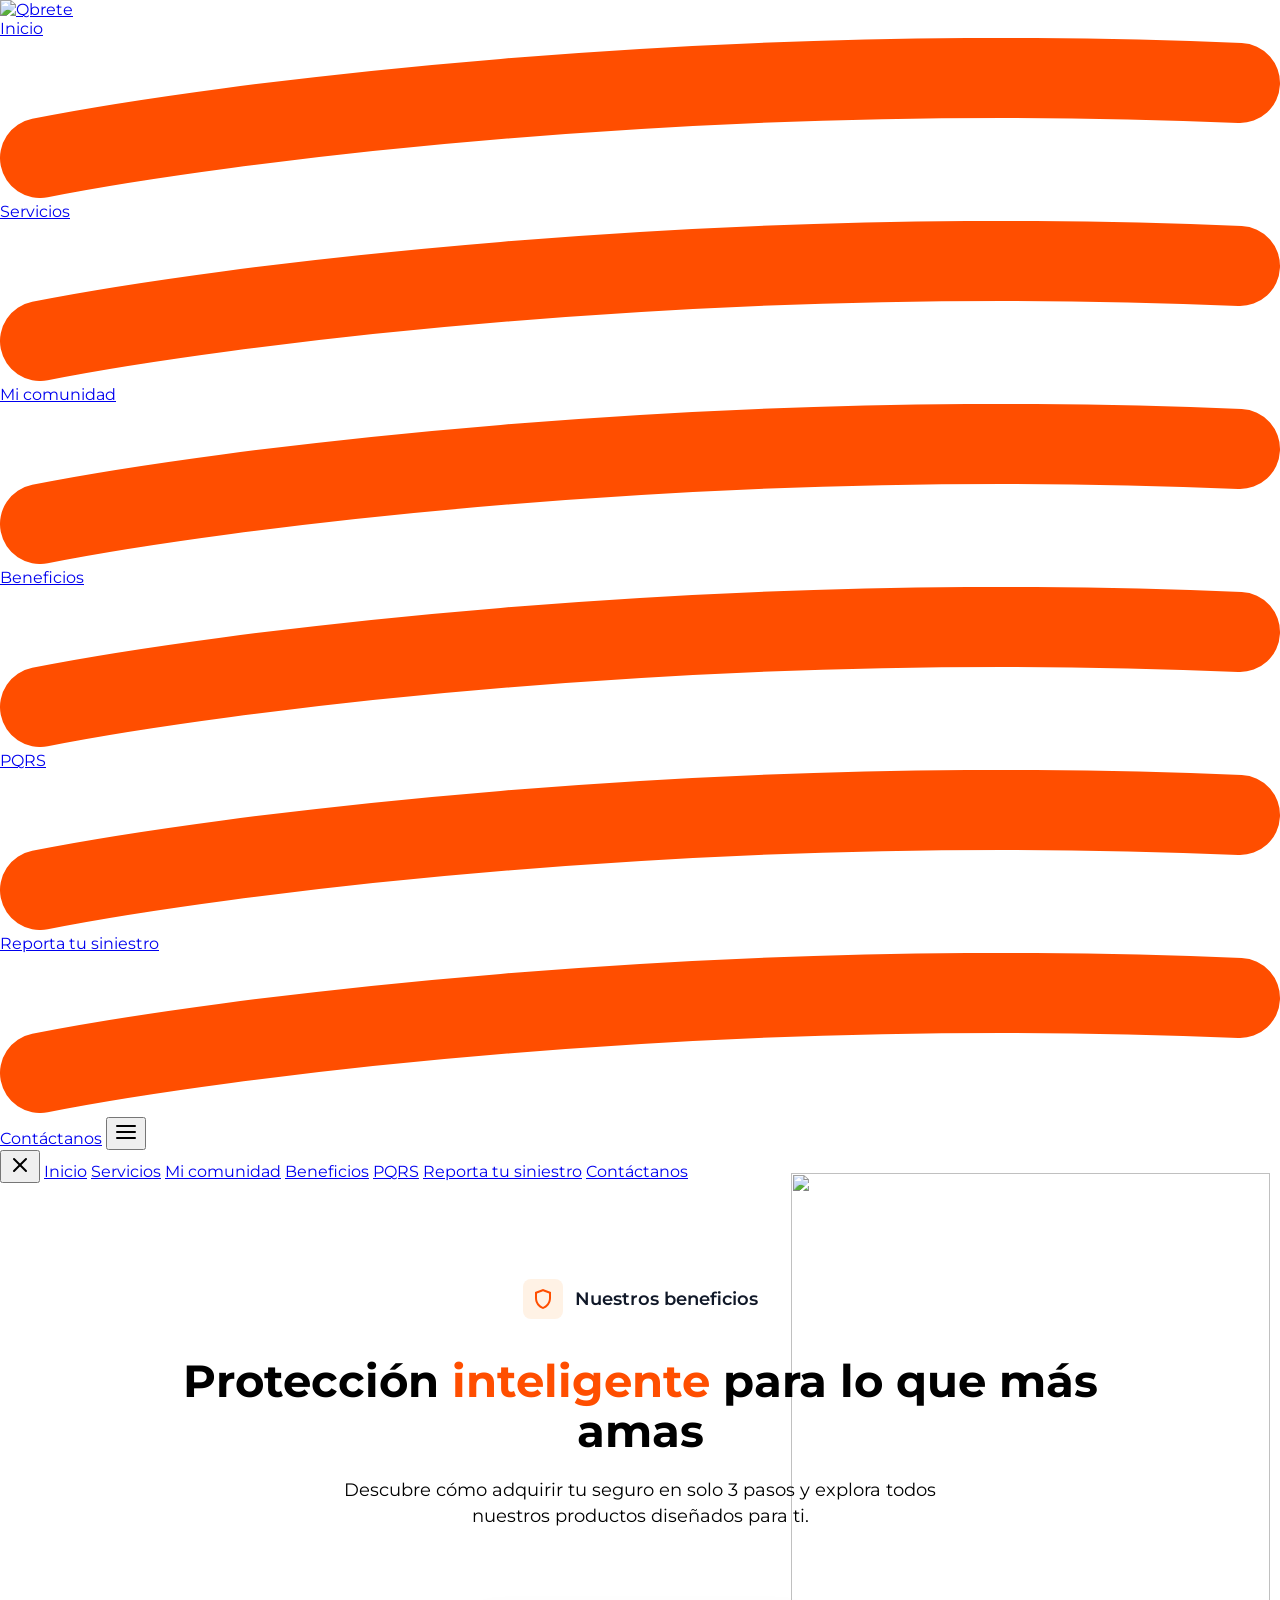
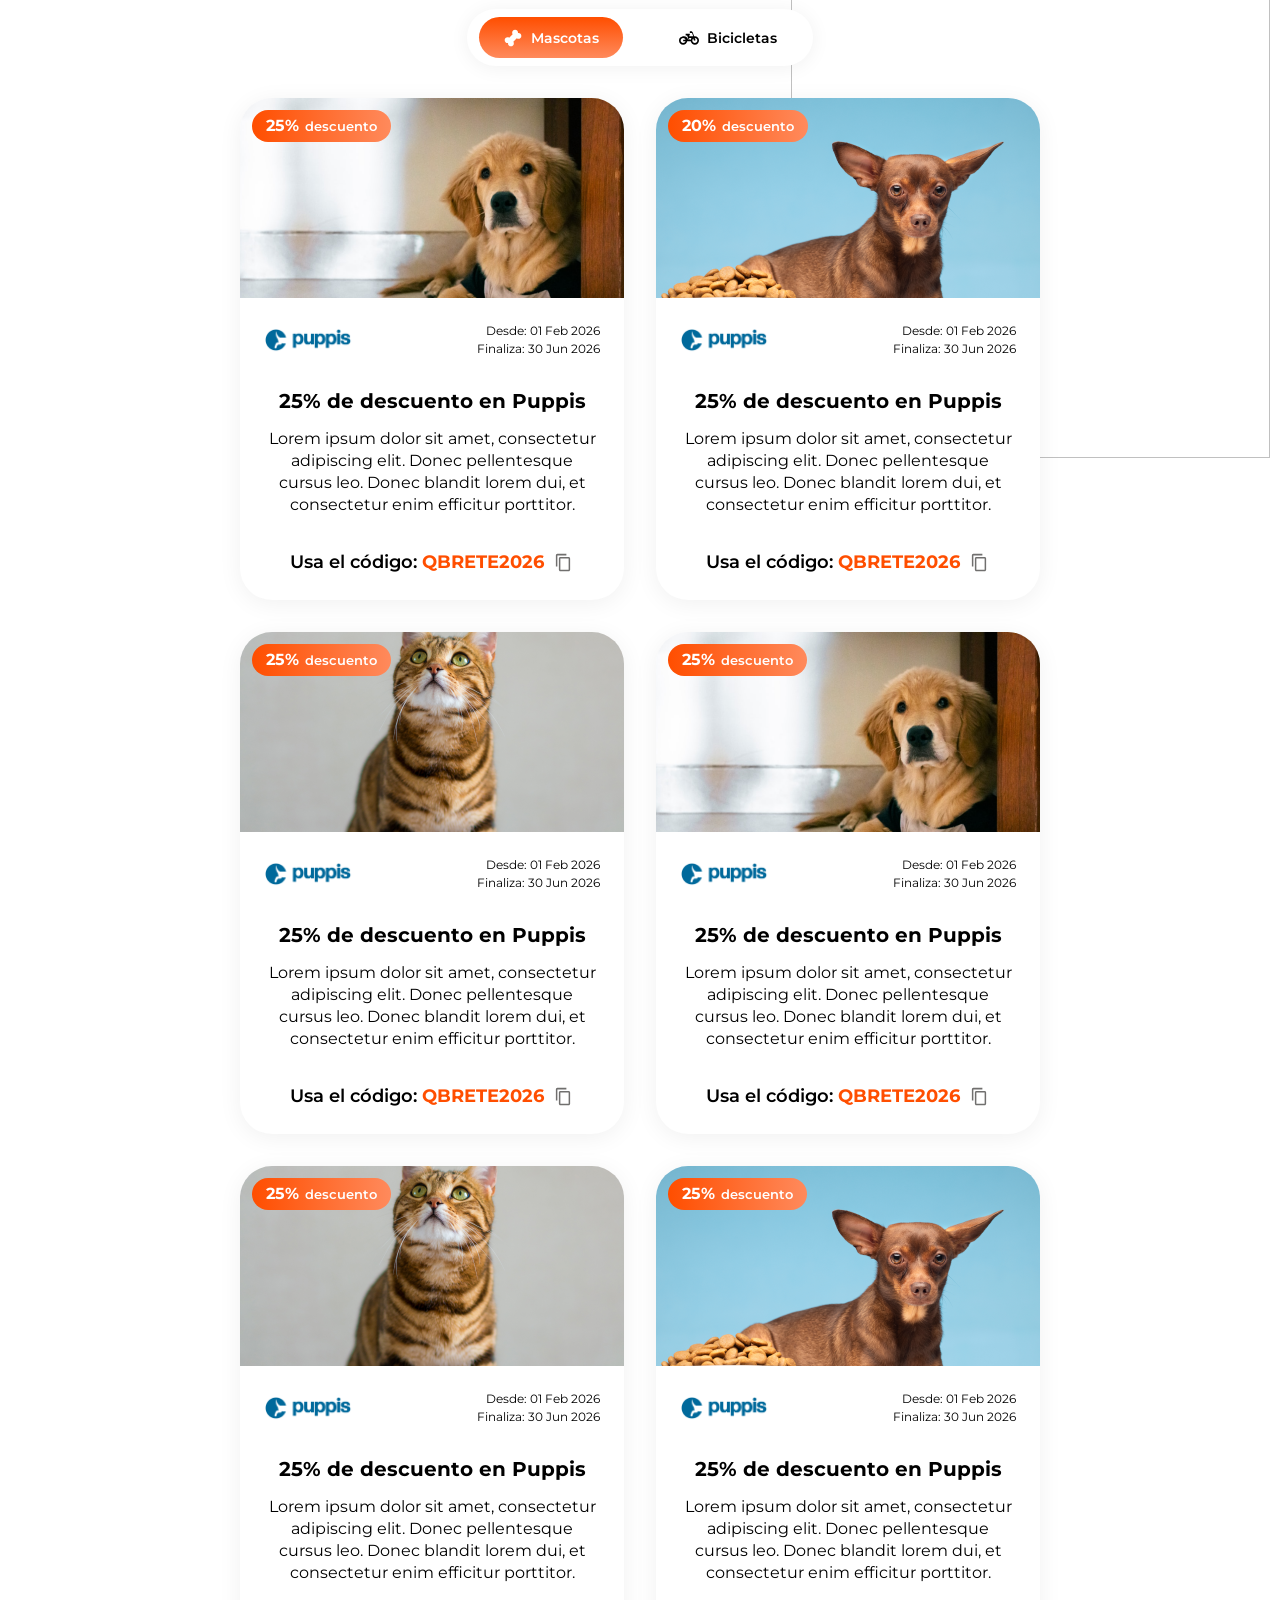
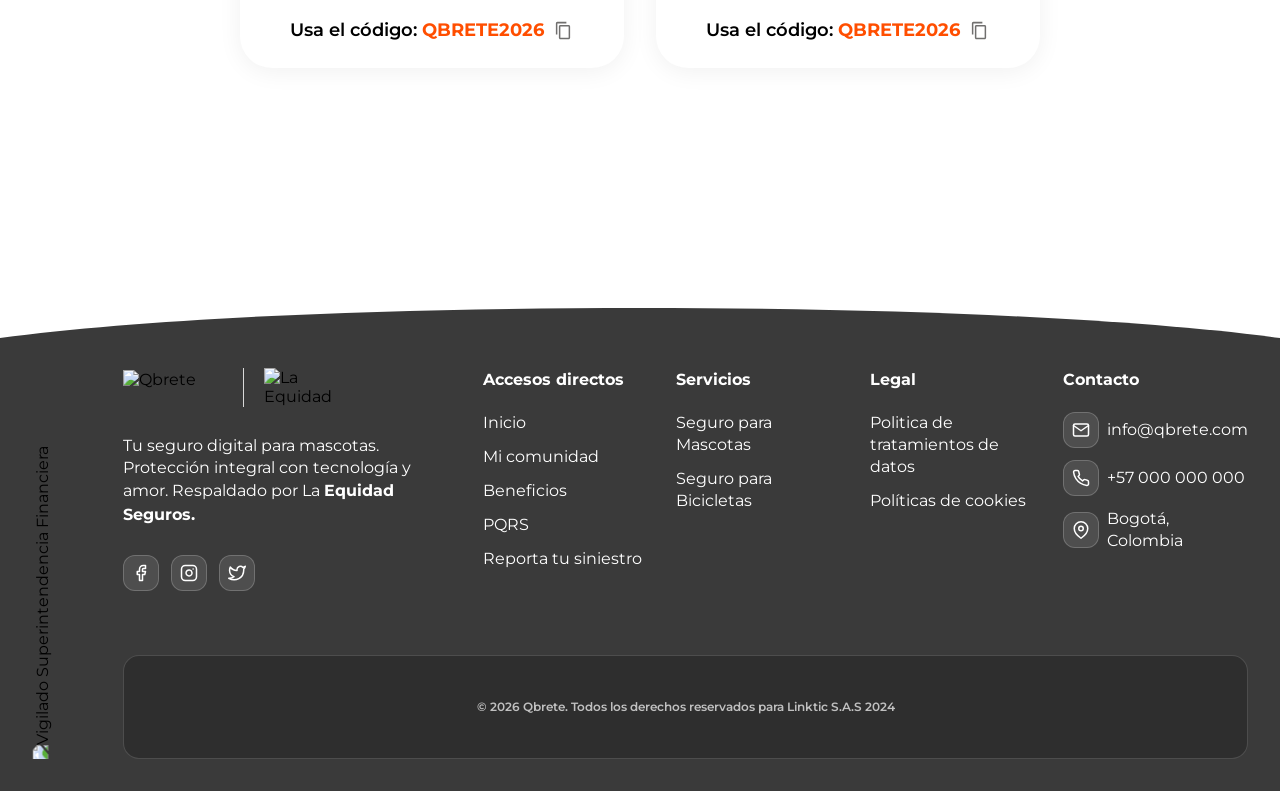
==== beneficios.html @ d6075624 "create beneficios pagina beneficios creada" ====
<!DOCTYPE html>
<html lang="es">

<head>
  <meta charset="UTF-8" />
  <meta name="viewport" content="width=device-width, initial-scale=1.0" />
  <title>Beneficios - Qbrete</title>
  <link rel="preconnect" href="https://fonts.googleapis.com" />
  <link rel="preconnect" href="https://fonts.gstatic.com" crossorigin />
  <link
    href="https://fonts.googleapis.com/css2?family=Inter:wght@400;500;600;700&family=Montserrat:wght@400;500;600;700&display=swap"
    rel="stylesheet" />
  <link rel="stylesheet" href="assets/css/header.css" />
  <link rel="stylesheet" href="assets/css/button.css" />
  <link rel="stylesheet" href="assets/css/footer.css" />
  <link rel="stylesheet" href="assets/css/benefit-card.css" />
  <style>
    *,
    *::before,
    *::after {
      box-sizing: border-box;
    }

    body {
      margin: 0;
      font-family: 'Montserrat', sans-serif;
      background: #fff;
      overflow-x: hidden;
    }

    .page-wrapper {
      max-width: 1440px;
      margin: 0 auto;
      padding: 10px 100px 0;
      position: relative;
    }

    .brand-orange {
      color: #FF4E00;
    }

    .deco-vector {
      position: absolute;
      top: -10px;
      right: 10px;
      width: 479px;
      height: 885px;
      pointer-events: none;
      z-index: 0;
    }

    .deco-vector path {
      fill: #FF4E00;
      fill-opacity: 0.2;
    }

    .ben-main {
      display: flex;
      flex-direction: column;
      gap: 80px;
      margin-top: 70px;
      padding-bottom: 120px;
      position: relative;
      z-index: 1;
    }

    /* ===== PAGE HEADER ===== */
    .ben-page-header {
      display: flex;
      flex-direction: column;
      align-items: center;
      gap: 21px;
    }

    .ben-badge {
      display: inline-flex;
      align-items: center;
      gap: 12px;
      padding: 0 16px;
      height: 72px;
      border-radius: 16px;
    }

    .ben-badge-icon {
      width: 40px;
      height: 40px;
      background: #FFF2E5;
      border-radius: 8px;
      display: flex;
      align-items: center;
      justify-content: center;
    }

    .ben-badge-icon svg {
      width: 24px;
      height: 24px;
    }

    .ben-badge span {
      font-family: 'Montserrat', sans-serif;
      font-size: 18px;
      font-weight: 600;
      line-height: 28px;
      color: #101828;
    }

    .ben-page-header h1 {
      margin: 0;
      font-family: 'Century Gothic', 'Montserrat', sans-serif;
      font-size: 45px;
      font-weight: 700;
      line-height: 50px;
      color: #000;
      text-align: center;
      max-width: 1000px;
    }

    .ben-desc {
      margin: 0;
      font-family: 'Montserrat', sans-serif;
      font-size: 18px;
      font-weight: 400;
      line-height: 26px;
      color: #000;
      text-align: center;
      max-width: 620px;
    }

    /* ===== BENEFITS LIST ===== */
    .ben-list {
      display: flex;
      flex-direction: column;
      align-items: center;
      gap: 32px;
    }

    .ben-tabs {
      display: inline-flex;
      align-items: center;
      gap: 32px;
      background: #fff;
      border-radius: 9999px;
      padding: 8px 12px;
      box-shadow: 0 2px 20px rgba(0, 0, 0, 0.06);
    }

    .ben-tab {
      display: inline-flex;
      align-items: center;
      gap: 8px;
      padding: 0 24px;
      height: 41px;
      border: none;
      border-radius: 9999px;
      background: transparent;
      color: #000;
      font-family: 'Montserrat', sans-serif;
      font-size: 14px;
      font-weight: 600;
      line-height: 18px;
      cursor: pointer;
      transition: all 0.3s ease;
    }

    .ben-tab svg {
      width: 20px;
      height: 20px;
      flex-shrink: 0;
    }

    .ben-tab.active {
      background: linear-gradient(to bottom, #FF4E00 0%, #FF8A5C 100%);
      color: #fff;
    }

    /* ===== Responsive ===== */
    @media (max-width: 1024px) {
      .page-wrapper {
        padding: 10px 40px 0;
      }
    }

    @media (max-width: 767px) {
      .page-wrapper {
        padding: 10px 16px 0;
      }

      .ben-main {
        gap: 48px;
        margin-top: 40px;
      }

      .ben-page-header h1 {
        font-size: 28px;
        line-height: 34px;
      }

      .ben-desc {
        font-size: 16px;
        line-height: 24px;
      }

      .ben-tabs {
        gap: 8px;
        padding: 6px 8px;
      }

      .ben-tab {
        padding: 0 16px;
        font-size: 13px;
      }
    }
  </style>
</head>

<body>
  <!-- HEADER (global component) -->
  <div id="header-root"></div>
  <script src="assets/js/header.js"></script>

  <div class="page-wrapper">
    <img src="assets/images/decorative/deco-right.svg" class="deco-vector" alt="" aria-hidden="true" />
    <main class="ben-main">

      <!-- PAGE HEADER -->
      <section class="ben-page-header">
        <div class="ben-badge">
          <div class="ben-badge-icon">
            <svg viewBox="0 0 24 24" fill="none" xmlns="http://www.w3.org/2000/svg">
              <path
                d="M12 2L4 5V11.09C4 16.14 7.41 20.85 12 22C16.59 20.85 20 16.14 20 11.09V5L12 2ZM18 11.09C18 15.09 15.45 18.79 12 19.92C8.55 18.79 6 15.1 6 11.09V6.39L12 4.14L18 6.39V11.09Z"
                fill="#FF4E00" />
            </svg>
          </div>
          <span>Nuestros beneficios</span>
        </div>
        <h1>Protección <span class="brand-orange">inteligente</span> para lo que más amas</h1>
        <p class="ben-desc">Descubre cómo adquirir tu seguro en solo 3 pasos y explora todos nuestros productos diseñados para ti.</p>
      </section>

      <!-- BENEFITS LIST -->
      <section class="ben-list">
        <!-- Filter Tabs -->
        <div class="ben-tabs" id="benTabs">
          <button class="ben-tab active" data-tab="mascotas" type="button">
            <svg width="20" height="20" viewBox="0 0 20 20" fill="none" xmlns="http://www.w3.org/2000/svg">
              <path d="M7.917 18.333c-.82 0-1.51-.281-2.073-.844-.563-.562-.844-1.253-.844-2.073 0-.125.017-.222.052-.291a.098.098 0 00-.01-.167c-.042-.034-.097-.046-.167-.012-.07.035-.167.052-.292.052-.82 0-1.51-.281-2.073-.844C1.948 13.594 1.667 12.903 1.667 12.083c0-.82.281-1.51.843-2.073.563-.562 1.254-.843 2.073-.843.32 0 .612.042.875.125.264.083.514.208.75.375l3.459-3.459c-.167-.236-.292-.486-.375-.75a2.858 2.858 0 01-.125-.875c0-.82.281-1.51.844-2.073.562-.562 1.253-.843 2.073-.843.82 0 1.51.281 2.073.843.562.563.843 1.254.843 2.073 0 .125-.017.222-.052.292a.098.098 0 00.01.167c.042.042.097.045.167.01.07-.034.167-.051.292-.051.82 0 1.51.281 2.073.843.562.563.843 1.254.843 2.073 0 .82-.281 1.51-.843 2.073-.563.563-1.254.844-2.073.844-.32 0-.612-.042-.875-.125a2.934 2.934 0 01-.75-.375l-3.459 3.458c.167.236.292.486.375.75.084.264.125.556.125.875 0 .82-.281 1.51-.844 2.073-.562.563-1.253.844-2.073.844z"
                fill="currentColor" />
            </svg>
            Mascotas
          </button>
          <button class="ben-tab" data-tab="bicicletas" type="button">
            <svg width="24" height="24" viewBox="0 0 24 24" fill="none" xmlns="http://www.w3.org/2000/svg">
              <path d="M5 20c-1.417 0-2.604-.479-3.563-1.438C.48 17.604 0 16.417 0 15c0-1.417.488-2.604 1.463-3.563C3.438 10.48 4.617 10 6 10c1.283 0 2.363.383 3.238 1.15.875.767 1.429 1.717 1.662 2.85h.65L9.75 9H8V7h5v2h-1.1l.35 1h4.8L15.6 6H13V4h1.6c.433 0 .82.117 1.163.35.341.233.587.55.737.95L18.2 9.95H19c1.383 0 2.563.488 3.538 1.463S24 13.567 24 14.95c0 1.4-.483 2.592-1.45 3.575C21.583 19.508 20.4 20 19 20c-1.2 0-2.254-.375-3.163-1.125-.908-.75-1.487-1.708-1.737-2.875H9.9c-.233 1.15-.8 2.104-1.7 2.863-.9.758-1.967 1.137-3.2 1.137zM5 18c.683 0 1.27-.188 1.763-.563.491-.375.838-.854 1.037-1.437H5v-2h2.8c-.2-.6-.546-1.083-1.038-1.45A2.786 2.786 0 005 12c-.85 0-1.563.288-2.138.863S2 14.15 2 15c0 .833.288 1.542.863 2.125S4.15 18 5 18zm7.7-4h1.4c.083-.383.196-.742.338-1.075.141-.333.329-.642.562-.925h-3.05l.75 2zM19 18c.85 0 1.563-.292 2.138-.875S22 15.833 22 15c0-.85-.288-1.563-.863-2.138S19.85 12 19 12h-.1l1 2.65-1.9.7-.95-2.65c-.333.283-.592.617-.775 1-.183.383-.275.817-.275 1.3 0 .833.288 1.542.863 2.125S18.15 18 19 18z"
                fill="currentColor" />
            </svg>
            Bicicletas
          </button>
        </div>

        <!-- Benefit Cards Grid -->
        <div class="benefit-cards-grid" id="benefitCardsGrid">
          <!-- Card 1 -->
          <article class="benefit-card">
            <div class="benefit-card-media">
              <img src="assets/images/benefits/card-img-1.png" alt="Golden puppy" class="benefit-card-img" />
              <div class="benefit-card-discount">
                <span class="benefit-card-discount-num">25%</span>
                <span class="benefit-card-discount-label">descuento</span>
              </div>
            </div>
            <div class="benefit-card-body">
              <header class="benefit-card-header">
                <img src="assets/images/benefits/puppis-logo.png" alt="Puppis" class="benefit-card-logo" />
                <p class="benefit-card-date">Desde: 01 Feb 2026<br>Finaliza: 30 Jun 2026</p>
              </header>
              <div class="benefit-card-details">
                <h3 class="benefit-card-title">25% de descuento en Puppis</h3>
                <p class="benefit-card-text">Lorem ipsum dolor sit amet, consectetur adipiscing elit. Donec pellentesque cursus leo. Donec blandit lorem dui, et consectetur enim efficitur porttitor.</p>
              </div>
              <footer class="benefit-card-footer">
                <p class="benefit-card-code">Usa el código: <strong>QBRETE2026</strong></p>
                <button class="benefit-card-share" type="button" aria-label="Copiar código">
                  <svg width="18" height="19" viewBox="0 0 18 19" fill="none" xmlns="http://www.w3.org/2000/svg"><path d="M12.375 0.791748H3.375C2.55 0.791748 1.875 1.50425 1.875 2.37508V13.4584H3.375V2.37508H12.375V0.791748ZM14.625 3.95841H6.375C5.55 3.95841 4.875 4.67091 4.875 5.54175V16.6251C4.875 17.4959 5.55 18.2084 6.375 18.2084H14.625C15.45 18.2084 16.125 17.4959 16.125 16.6251V5.54175C16.125 4.67091 15.45 3.95841 14.625 3.95841ZM14.625 16.6251H6.375V5.54175H14.625V16.6251Z" fill="currentColor" /></svg>
                </button>
              </footer>
            </div>
          </article>

          <!-- Card 2 -->
          <article class="benefit-card">
            <div class="benefit-card-media">
              <img src="assets/images/benefits/card-img-2.png" alt="Perro con comida Puppis" class="benefit-card-img" />
              <div class="benefit-card-discount">
                <span class="benefit-card-discount-num">20%</span>
                <span class="benefit-card-discount-label">descuento</span>
              </div>
            </div>
            <div class="benefit-card-body">
              <header class="benefit-card-header">
                <img src="assets/images/benefits/puppis-logo.png" alt="Puppis" class="benefit-card-logo" />
                <p class="benefit-card-date">Desde: 01 Feb 2026<br>Finaliza: 30 Jun 2026</p>
              </header>
              <div class="benefit-card-details">
                <h3 class="benefit-card-title">25% de descuento en Puppis</h3>
                <p class="benefit-card-text">Lorem ipsum dolor sit amet, consectetur adipiscing elit. Donec pellentesque cursus leo. Donec blandit lorem dui, et consectetur enim efficitur porttitor.</p>
              </div>
              <footer class="benefit-card-footer">
                <p class="benefit-card-code">Usa el código: <strong>QBRETE2026</strong></p>
                <button class="benefit-card-share" type="button" aria-label="Copiar código">
                  <svg width="18" height="19" viewBox="0 0 18 19" fill="none" xmlns="http://www.w3.org/2000/svg"><path d="M12.375 0.791748H3.375C2.55 0.791748 1.875 1.50425 1.875 2.37508V13.4584H3.375V2.37508H12.375V0.791748ZM14.625 3.95841H6.375C5.55 3.95841 4.875 4.67091 4.875 5.54175V16.6251C4.875 17.4959 5.55 18.2084 6.375 18.2084H14.625C15.45 18.2084 16.125 17.4959 16.125 16.6251V5.54175C16.125 4.67091 15.45 3.95841 14.625 3.95841ZM14.625 16.6251H6.375V5.54175H14.625V16.6251Z" fill="currentColor" /></svg>
                </button>
              </footer>
            </div>
          </article>

          <!-- Card 3 -->
          <article class="benefit-card">
            <div class="benefit-card-media">
              <img src="assets/images/benefits/card-img-3.png" alt="Gato" class="benefit-card-img" />
              <div class="benefit-card-discount">
                <span class="benefit-card-discount-num">25%</span>
                <span class="benefit-card-discount-label">descuento</span>
              </div>
            </div>
            <div class="benefit-card-body">
              <header class="benefit-card-header">
                <img src="assets/images/benefits/puppis-logo.png" alt="Puppis" class="benefit-card-logo" />
                <p class="benefit-card-date">Desde: 01 Feb 2026<br>Finaliza: 30 Jun 2026</p>
              </header>
              <div class="benefit-card-details">
                <h3 class="benefit-card-title">25% de descuento en Puppis</h3>
                <p class="benefit-card-text">Lorem ipsum dolor sit amet, consectetur adipiscing elit. Donec pellentesque cursus leo. Donec blandit lorem dui, et consectetur enim efficitur porttitor.</p>
              </div>
              <footer class="benefit-card-footer">
                <p class="benefit-card-code">Usa el código: <strong>QBRETE2026</strong></p>
                <button class="benefit-card-share" type="button" aria-label="Copiar código">
                  <svg width="18" height="19" viewBox="0 0 18 19" fill="none" xmlns="http://www.w3.org/2000/svg"><path d="M12.375 0.791748H3.375C2.55 0.791748 1.875 1.50425 1.875 2.37508V13.4584H3.375V2.37508H12.375V0.791748ZM14.625 3.95841H6.375C5.55 3.95841 4.875 4.67091 4.875 5.54175V16.6251C4.875 17.4959 5.55 18.2084 6.375 18.2084H14.625C15.45 18.2084 16.125 17.4959 16.125 16.6251V5.54175C16.125 4.67091 15.45 3.95841 14.625 3.95841ZM14.625 16.6251H6.375V5.54175H14.625V16.6251Z" fill="currentColor" /></svg>
                </button>
              </footer>
            </div>
          </article>

          <!-- Card 4 -->
          <article class="benefit-card">
            <div class="benefit-card-media">
              <img src="assets/images/benefits/card-img-1.png" alt="Golden puppy" class="benefit-card-img" />
              <div class="benefit-card-discount">
                <span class="benefit-card-discount-num">25%</span>
                <span class="benefit-card-discount-label">descuento</span>
              </div>
            </div>
            <div class="benefit-card-body">
              <header class="benefit-card-header">
                <img src="assets/images/benefits/puppis-logo.png" alt="Puppis" class="benefit-card-logo" />
                <p class="benefit-card-date">Desde: 01 Feb 2026<br>Finaliza: 30 Jun 2026</p>
              </header>
              <div class="benefit-card-details">
                <h3 class="benefit-card-title">25% de descuento en Puppis</h3>
                <p class="benefit-card-text">Lorem ipsum dolor sit amet, consectetur adipiscing elit. Donec pellentesque cursus leo. Donec blandit lorem dui, et consectetur enim efficitur porttitor.</p>
              </div>
              <footer class="benefit-card-footer">
                <p class="benefit-card-code">Usa el código: <strong>QBRETE2026</strong></p>
                <button class="benefit-card-share" type="button" aria-label="Copiar código">
                  <svg width="18" height="19" viewBox="0 0 18 19" fill="none" xmlns="http://www.w3.org/2000/svg"><path d="M12.375 0.791748H3.375C2.55 0.791748 1.875 1.50425 1.875 2.37508V13.4584H3.375V2.37508H12.375V0.791748ZM14.625 3.95841H6.375C5.55 3.95841 4.875 4.67091 4.875 5.54175V16.6251C4.875 17.4959 5.55 18.2084 6.375 18.2084H14.625C15.45 18.2084 16.125 17.4959 16.125 16.6251V5.54175C16.125 4.67091 15.45 3.95841 14.625 3.95841ZM14.625 16.6251H6.375V5.54175H14.625V16.6251Z" fill="currentColor" /></svg>
                </button>
              </footer>
            </div>
          </article>

          <!-- Card 5 -->
          <article class="benefit-card">
            <div class="benefit-card-media">
              <img src="assets/images/benefits/card-img-3.png" alt="Gato" class="benefit-card-img" />
              <div class="benefit-card-discount">
                <span class="benefit-card-discount-num">25%</span>
                <span class="benefit-card-discount-label">descuento</span>
              </div>
            </div>
            <div class="benefit-card-body">
              <header class="benefit-card-header">
                <img src="assets/images/benefits/puppis-logo.png" alt="Puppis" class="benefit-card-logo" />
                <p class="benefit-card-date">Desde: 01 Feb 2026<br>Finaliza: 30 Jun 2026</p>
              </header>
              <div class="benefit-card-details">
                <h3 class="benefit-card-title">25% de descuento en Puppis</h3>
                <p class="benefit-card-text">Lorem ipsum dolor sit amet, consectetur adipiscing elit. Donec pellentesque cursus leo. Donec blandit lorem dui, et consectetur enim efficitur porttitor.</p>
              </div>
              <footer class="benefit-card-footer">
                <p class="benefit-card-code">Usa el código: <strong>QBRETE2026</strong></p>
                <button class="benefit-card-share" type="button" aria-label="Copiar código">
                  <svg width="18" height="19" viewBox="0 0 18 19" fill="none" xmlns="http://www.w3.org/2000/svg"><path d="M12.375 0.791748H3.375C2.55 0.791748 1.875 1.50425 1.875 2.37508V13.4584H3.375V2.37508H12.375V0.791748ZM14.625 3.95841H6.375C5.55 3.95841 4.875 4.67091 4.875 5.54175V16.6251C4.875 17.4959 5.55 18.2084 6.375 18.2084H14.625C15.45 18.2084 16.125 17.4959 16.125 16.6251V5.54175C16.125 4.67091 15.45 3.95841 14.625 3.95841ZM14.625 16.6251H6.375V5.54175H14.625V16.6251Z" fill="currentColor" /></svg>
                </button>
              </footer>
            </div>
          </article>

          <!-- Card 6 -->
          <article class="benefit-card">
            <div class="benefit-card-media">
              <img src="assets/images/benefits/card-img-2.png" alt="Perro con comida Puppis" class="benefit-card-img" />
              <div class="benefit-card-discount">
                <span class="benefit-card-discount-num">25%</span>
                <span class="benefit-card-discount-label">descuento</span>
              </div>
            </div>
            <div class="benefit-card-body">
              <header class="benefit-card-header">
                <img src="assets/images/benefits/puppis-logo.png" alt="Puppis" class="benefit-card-logo" />
                <p class="benefit-card-date">Desde: 01 Feb 2026<br>Finaliza: 30 Jun 2026</p>
              </header>
              <div class="benefit-card-details">
                <h3 class="benefit-card-title">25% de descuento en Puppis</h3>
                <p class="benefit-card-text">Lorem ipsum dolor sit amet, consectetur adipiscing elit. Donec pellentesque cursus leo. Donec blandit lorem dui, et consectetur enim efficitur porttitor.</p>
              </div>
              <footer class="benefit-card-footer">
                <p class="benefit-card-code">Usa el código: <strong>QBRETE2026</strong></p>
                <button class="benefit-card-share" type="button" aria-label="Copiar código">
                  <svg width="18" height="19" viewBox="0 0 18 19" fill="none" xmlns="http://www.w3.org/2000/svg"><path d="M12.375 0.791748H3.375C2.55 0.791748 1.875 1.50425 1.875 2.37508V13.4584H3.375V2.37508H12.375V0.791748ZM14.625 3.95841H6.375C5.55 3.95841 4.875 4.67091 4.875 5.54175V16.6251C4.875 17.4959 5.55 18.2084 6.375 18.2084H14.625C15.45 18.2084 16.125 17.4959 16.125 16.6251V5.54175C16.125 4.67091 15.45 3.95841 14.625 3.95841ZM14.625 16.6251H6.375V5.54175H14.625V16.6251Z" fill="currentColor" /></svg>
                </button>
              </footer>
            </div>
          </article>
        </div>
      </section>

    </main>
  </div>

  <!-- FOOTER -->
  <div class="footer-wrapper">
    <svg class="footer-curve" viewBox="0 0 1440 100" preserveAspectRatio="none" fill="#3A3A3A">
      <path d="M0 100 C166 35 427 0 720 0 C1013 0 1274 35 1440 100 Z" />
    </svg>
    <footer class="footer">
      <div class="footer-inner">
        <div class="footer-vigilado">
          <img src="assets/images/footer/vigilado.png" alt="Vigilado Superintendencia Financiera" />
        </div>
        <div class="footer-top">
          <div class="footer-brand">
            <div class="brand-logos">
              <img src="assets/logos/logo-qbrete-white.svg" alt="Qbrete" class="brand-logo" />
              <span class="brand-divider" aria-hidden="true"></span>
              <img src="assets/images/footer/capa-1.svg" alt="La Equidad Seguros" class="brand-logo-partner" />
            </div>
            <p class="brand-desc">Tu seguro digital para mascotas. Protección integral con tecnología y amor. Respaldado por La <strong>Equidad Seguros.</strong></p>
            <div class="footer-socials">
              <a href="#" class="footer-social" aria-label="Facebook"><svg viewBox="0 0 24 24" fill="none" stroke="currentColor" stroke-width="2" stroke-linecap="round" stroke-linejoin="round"><path d="M18 2h-3a5 5 0 0 0-5 5v3H7v4h3v8h4v-8h3l1-4h-4V7a1 1 0 0 1 1-1h3z" /></svg></a>
              <a href="#" class="footer-social" aria-label="Instagram"><svg viewBox="0 0 24 24" fill="none" stroke="currentColor" stroke-width="2" stroke-linecap="round" stroke-linejoin="round"><rect x="2" y="2" width="20" height="20" rx="5" /><path d="M16 11.37A4 4 0 1 1 12.63 8 4 4 0 0 1 16 11.37z" /><line x1="17.5" y1="6.5" x2="17.51" y2="6.5" /></svg></a>
              <a href="#" class="footer-social" aria-label="Twitter"><svg viewBox="0 0 24 24" fill="none" stroke="currentColor" stroke-width="2" stroke-linecap="round" stroke-linejoin="round"><path d="M23 3a10.9 10.9 0 0 1-3.14 1.53 4.48 4.48 0 0 0-7.86 3v1A10.66 10.66 0 0 1 3 4s-4 9 5 13a11.64 11.64 0 0 1-7 2c9 5 20 0 20-11.5a4.5 4.5 0 0 0-.08-.83A7.72 7.72 0 0 0 23 3z" /></svg></a>
            </div>
          </div>
          <div class="footer-columns">
            <div class="footer-col">
              <div class="col-title">Accesos directos</div>
              <div class="col-links">
                <a href="index.html" class="col-link">Inicio</a>
                <a href="comunidad.html" class="col-link">Mi comunidad</a>
                <a href="beneficios.html" class="col-link">Beneficios</a>
                <a href="#" class="col-link">PQRS</a>
                <a href="#" class="col-link">Reporta tu siniestro</a>
              </div>
            </div>
            <div class="footer-col">
              <div class="col-title">Servicios</div>
              <div class="col-links">
                <a href="servicios.html" class="col-link">Seguro para Mascotas</a>
                <a href="servicios.html" class="col-link">Seguro para Bicicletas</a>
              </div>
            </div>
            <div class="footer-col">
              <div class="col-title">Legal</div>
              <div class="col-links">
                <a href="#" class="col-link">Politica de tratamientos de datos</a>
                <a href="#" class="col-link">Políticas de cookies</a>
              </div>
            </div>
            <div class="footer-col">
              <div class="col-title">Contacto</div>
              <div class="col-links">
                <div class="footer-contact-item">
                  <div class="footer-contact-icon"><svg viewBox="0 0 24 24" fill="none" stroke="#fff" stroke-width="2" stroke-linecap="round" stroke-linejoin="round"><path d="M4 4h16c1.1 0 2 .9 2 2v12c0 1.1-.9 2-2 2H4c-1.1 0-2-.9-2-2V6c0-1.1.9-2 2-2z" /><polyline points="22,6 12,13 2,6" /></svg></div>
                  <a href="mailto:info@qbrete.com" class="col-link">info@qbrete.com</a>
                </div>
                <div class="footer-contact-item">
                  <div class="footer-contact-icon"><svg viewBox="0 0 24 24" fill="none" stroke="#fff" stroke-width="2" stroke-linecap="round" stroke-linejoin="round"><path d="M22 16.92v3a2 2 0 0 1-2.18 2 19.79 19.79 0 0 1-8.63-3.07 19.5 19.5 0 0 1-6-6 19.79 19.79 0 0 1-3.07-8.67A2 2 0 0 1 4.11 2h3a2 2 0 0 1 2 1.72 12.84 12.84 0 0 0 .7 2.81 2 2 0 0 1-.45 2.11L8.09 9.91a16 16 0 0 0 6 6l1.27-1.27a2 2 0 0 1 2.11-.45 12.84 12.84 0 0 0 2.81.7A2 2 0 0 1 22 16.92z" /></svg></div>
                  <a href="tel:+570000000000" class="col-link">+57 000 000 000</a>
                </div>
                <div class="footer-contact-item">
                  <div class="footer-contact-icon"><svg viewBox="0 0 24 24" fill="none" stroke="#fff" stroke-width="2" stroke-linecap="round" stroke-linejoin="round"><path d="M21 10c0 7-9 13-9 13s-9-6-9-13a9 9 0 0 1 18 0z" /><circle cx="12" cy="10" r="3" /></svg></div>
                  <span class="col-link">Bogotá, Colombia</span>
                </div>
              </div>
            </div>
          </div>
        </div>
        <div class="footer-bottom">
          <p class="footer-copyright">&copy; 2026 Qbrete. Todos los derechos reservados para Linktic S.A.S 2024</p>
        </div>
      </div>
    </footer>
  </div>

  <script>
    document.querySelectorAll('.ben-tab').forEach(btn => {
      btn.addEventListener('click', () => {
        document.querySelectorAll('.ben-tab').forEach(b => b.classList.remove('active'));
        btn.classList.add('active');
      });
    });

    document.querySelectorAll('.benefit-card-share').forEach(btn => {
      btn.addEventListener('click', async () => {
        const codeEl = btn.closest('.benefit-card-footer')?.querySelector('.benefit-card-code strong');
        const code = codeEl?.textContent.trim();
        if (!code) return;
        try {
          await navigator.clipboard.writeText(code);
        } catch {
          const ta = document.createElement('textarea');
          ta.value = code;
          document.body.appendChild(ta);
          ta.select();
          document.execCommand('copy');
          ta.remove();
        }
        const original = btn.getAttribute('aria-label');
        btn.setAttribute('aria-label', 'Código copiado');
        btn.classList.add('is-copied');
        setTimeout(() => {
          btn.setAttribute('aria-label', original || 'Copiar código');
          btn.classList.remove('is-copied');
        }, 1500);
      });
    });
  </script>
  <script src="assets/js/main.js"></script>
</body>

</html>
---- assets/css/footer.css ----
/* ===== FOOTER (Figma 256:467) ===== */
.footer-wrapper {
  position: relative;
  width: 100%;
  margin-top: 120px;
}

.footer-curve {
  display: block;
  width: 100%;
  height: 30px;
}

.footer {
  background: #3A3A3A;
  padding: 30px 0 32px;
  position: relative;
}

.footer-inner {
  max-width: 1280px;
  margin: 0 auto;
  padding: 0 40px;
  position: relative;
  display: grid;
  grid-template-columns: 51px 1fr;
  column-gap: 40px;
  align-items: stretch;
}

/* Sello Vigilado — columna izquierda que ocupa el alto de footer-top + footer-bottom */
.footer-vigilado {
  grid-column: 1;
  grid-row: 1 / span 2;
  position: relative;
  overflow: hidden;
  pointer-events: none;
}

.footer-vigilado img {
  position: absolute;
  top: 50%;
  left: 50%;
  width: 394px;
  height: 51px;
  max-width: none;
  transform: translate(-50%, -50%) rotate(-90deg);
  transform-origin: center;
  display: block;
}

.footer-top,
.footer-bottom {
  grid-column: 2;
}

@media (max-width: 1023px) {
  .footer-inner {
    grid-template-columns: 1fr;
    row-gap: 24px;
  }

  .footer-vigilado {
    grid-column: 1;
    grid-row: auto;
    order: 10;
    height: 51px;
  }

  .footer-top,
  .footer-bottom {
    grid-column: 1;
  }

  .footer-vigilado img {
    transform: translate(-50%, -50%);
    width: auto;
    height: 51px;
    max-width: 100%;
  }
}

.footer-top {
  display: flex;
  gap: 40px;
  padding: 0;
}

.footer-brand {
  flex: 0 0 320px;
  position: relative;
}

.footer-brand .brand-logos {
  display: flex;
  align-items: center;
  gap: 20px;
}

.footer-brand .brand-logo {
  height: 36px;
  width: 100px;
  object-fit: contain;
  flex-shrink: 0;
  display: block;
}

.footer-brand .brand-divider {
  width: 1px;
  height: 39px;
  background: #D9D9D9;
  flex-shrink: 0;
}

.footer-brand .brand-logo-partner {
  height: 39px;
  width: 100px;
  object-fit: contain;
  flex-shrink: 0;
  display: block;
}

.footer-brand .brand-desc {
  font-family: 'Montserrat', sans-serif;
  font-size: 16px;
  font-weight: 400;
  color: #fff;
  line-height: 22px;
  margin-top: 28px;
  max-width: 320px;
}

.footer-brand .brand-desc strong {
  font-weight: 700;
  line-height: 24px;
}

.footer-socials {
  display: flex;
  gap: 12px;
  margin-top: 28px;
}

.footer-social {
  width: 36px;
  height: 36px;
  border-radius: 12px;
  background: rgba(255, 255, 255, 0.1);
  border: 1px solid rgba(255, 255, 255, 0.2);
  display: flex;
  align-items: center;
  justify-content: center;
  color: #fff;
  text-decoration: none;
  transition: border-color 0.2s, background 0.2s;
}

.footer-social:hover {
  border-color: #fff;
  background: rgba(255, 255, 255, 0.2);
}

.footer-social svg {
  width: 18px;
  height: 18px;
}

.footer-columns {
  flex: 1;
  display: flex;
  gap: 32px;
}

.footer-col {
  flex: 1;
  display: flex;
  flex-direction: column;
  gap: 20px;
}

.footer-col .col-title {
  font-family: 'Montserrat', sans-serif;
  font-size: 16px;
  font-weight: 700;
  color: #fff;
  line-height: 24px;
  text-transform: none;
  letter-spacing: 0;
}

.footer-col .col-links {
  display: flex;
  flex-direction: column;
  gap: 12px;
}

.footer-col .col-link {
  font-family: 'Montserrat', sans-serif;
  font-size: 16px;
  font-weight: 400;
  color: #fff;
  line-height: 22px;
  text-decoration: none;
  transition: opacity 0.2s;
}

.footer-col .col-link:hover {
  opacity: 0.7;
}

.footer-contact-item {
  display: flex;
  align-items: center;
  gap: 8px;
}

.footer-contact-item .col-link {
  font-size: 16px;
  line-height: 22px;
}

.footer-contact-icon {
  width: 36px;
  height: 36px;
  border-radius: 12px;
  background: rgba(255, 255, 255, 0.1);
  border: 1px solid rgba(255, 255, 255, 0.2);
  display: flex;
  align-items: center;
  justify-content: center;
  flex-shrink: 0;
}

.footer-contact-icon svg {
  width: 18px;
  height: 18px;
}

.footer-bottom {
  margin: 64px 0 0;
  background: rgba(0, 0, 0, 0.2);
  border: 1px solid rgba(255, 255, 255, 0.15);
  border-radius: 16px;
  padding: 32px;
  display: flex;
  align-items: center;
  justify-content: center;
  min-height: 84px;
}

.footer-copyright {
  font-family: 'Montserrat', sans-serif;
  font-size: 12px;
  font-weight: 600;
  line-height: 14px;
  color: rgba(255, 255, 255, 0.7);
  text-align: center;
}

/* ---- ~1439px ---- */
@media (max-width: 1439px) {
  .footer-inner {
    padding: 0 32px;
  }

  .footer-columns {
    gap: 24px;
  }
}

/* ---- ~1023px ---- */
@media (max-width: 1023px) {
  .footer {
    padding: 60px 0 32px;
  }

  .footer-inner {
    padding: 0 24px;
  }

  .footer-top {
    flex-wrap: wrap;
    gap: 32px;
  }

  .footer-brand {
    flex: 0 0 100%;
  }

  .footer-columns {
    flex-wrap: wrap;
  }

  .footer-col {
    flex: 1 1 calc(50% - 16px);
    width: auto;
    min-width: 160px;
  }
}

/* ---- ~767px ---- */
@media (max-width: 767px) {
  .footer {
    padding: 48px 0 24px;
  }

  .footer-inner {
    padding: 0 16px;
  }

  .footer-top {
    flex-direction: column;
    gap: 32px;
  }

  .footer-brand {
    flex: none;
    width: 100%;
  }

  .footer-columns {
    flex-direction: column;
    gap: 28px;
  }

  .footer-col {
    flex: none;
    width: 100%;
  }

  .footer-bottom {
    margin: 40px 0 24px;
    padding: 24px 16px;
  }

  .footer-copyright {
    font-size: 12px;
  }
}
---- assets/css/benefit-card.css ----
/* ===== BENEFIT CARD COMPONENT ===== */

.benefit-card {
  width: 384px;
  background: #fff;
  border-radius: 32px;
  overflow: hidden;
  display: flex;
  flex-direction: column;
  box-shadow: 0 4px 24px rgba(0, 0, 0, 0.06);
}

/* Media (top image area) */
.benefit-card-media {
  position: relative;
  width: 100%;
  height: 200px;
  overflow: hidden;
}

.benefit-card-img {
  width: 100%;
  height: 100%;
  object-fit: cover;
  display: block;
}

/* Discount pill — top-left corner */
.benefit-card-discount {
  position: absolute;
  top: 12px;
  left: 12px;
  display: inline-flex;
  align-items: center;
  gap: 6px;
  height: 32px;
  padding: 0 14px;
  background: linear-gradient(90deg, #FF4E00 0%, #FF8A5C 100%);
  border-radius: 9999px;
  color: #fff;
}

.benefit-card-discount-num {
  font-family: 'Century Gothic', 'Montserrat', sans-serif;
  font-size: 16px;
  font-weight: 700;
  line-height: 18px;
  color: #fff;
}

.benefit-card-discount-label {
  font-family: 'Montserrat', sans-serif;
  font-size: 13px;
  font-weight: 600;
  line-height: 16px;
  color: #fff;
}

/* Body (bottom content area) */
.benefit-card-body {
  display: flex;
  flex-direction: column;
  gap: 32px;
  padding: 24px;
  flex: 1;
}

.benefit-card-header {
  display: flex;
  align-items: center;
  justify-content: space-between;
  gap: 8px;
}

.benefit-card-logo {
  height: 24px;
  width: auto;
  max-width: 110px;
  object-fit: contain;
  display: block;
}

.benefit-card-date {
  margin: 0;
  font-family: 'Montserrat', sans-serif;
  font-size: 12px;
  font-weight: 400;
  line-height: 18px;
  color: #000;
  text-align: right;
}

.benefit-card-details {
  display: flex;
  flex-direction: column;
  gap: 16px;
  text-align: center;
  flex: 1;
}

.benefit-card-title {
  margin: 0;
  font-family: 'Century Gothic', 'Montserrat', sans-serif;
  font-size: 20px;
  font-weight: 700;
  line-height: 22px;
  color: #000;
  text-align: center;
}

.benefit-card-text {
  margin: 0;
  font-family: 'Montserrat', sans-serif;
  font-size: 16px;
  font-weight: 400;
  line-height: 22px;
  color: #000;
  text-align: center;
}

.benefit-card-footer {
  display: flex;
  align-items: center;
  justify-content: center;
  gap: 8px;
}

.benefit-card-code {
  margin: 0;
  font-family: 'Montserrat', sans-serif;
  font-size: 18px;
  font-weight: 600;
  line-height: 28px;
  color: #000;
  text-align: center;
}

.benefit-card-code strong {
  color: #FF4E00;
  font-weight: 700;
}

.benefit-card-share {
  border: none;
  background: transparent;
  color: #706F6E;
  cursor: pointer;
  padding: 2px;
  display: inline-flex;
  align-items: center;
  justify-content: center;
  transition: color 0.2s ease;
}

.benefit-card-share:hover {
  color: #FF4E00;
}

/* Grid */
.benefit-cards-grid {
  display: grid;
  grid-template-columns: repeat(3, 384px);
  gap: 32px;
  justify-content: center;
  width: 100%;
}

/* Responsive */
@media (max-width: 1280px) {
  .benefit-cards-grid {
    grid-template-columns: repeat(2, 384px);
  }
}

@media (max-width: 820px) {
  .benefit-cards-grid {
    grid-template-columns: 1fr;
  }

  .benefit-card {
    width: 100%;
    max-width: 384px;
    margin: 0 auto;
  }
}
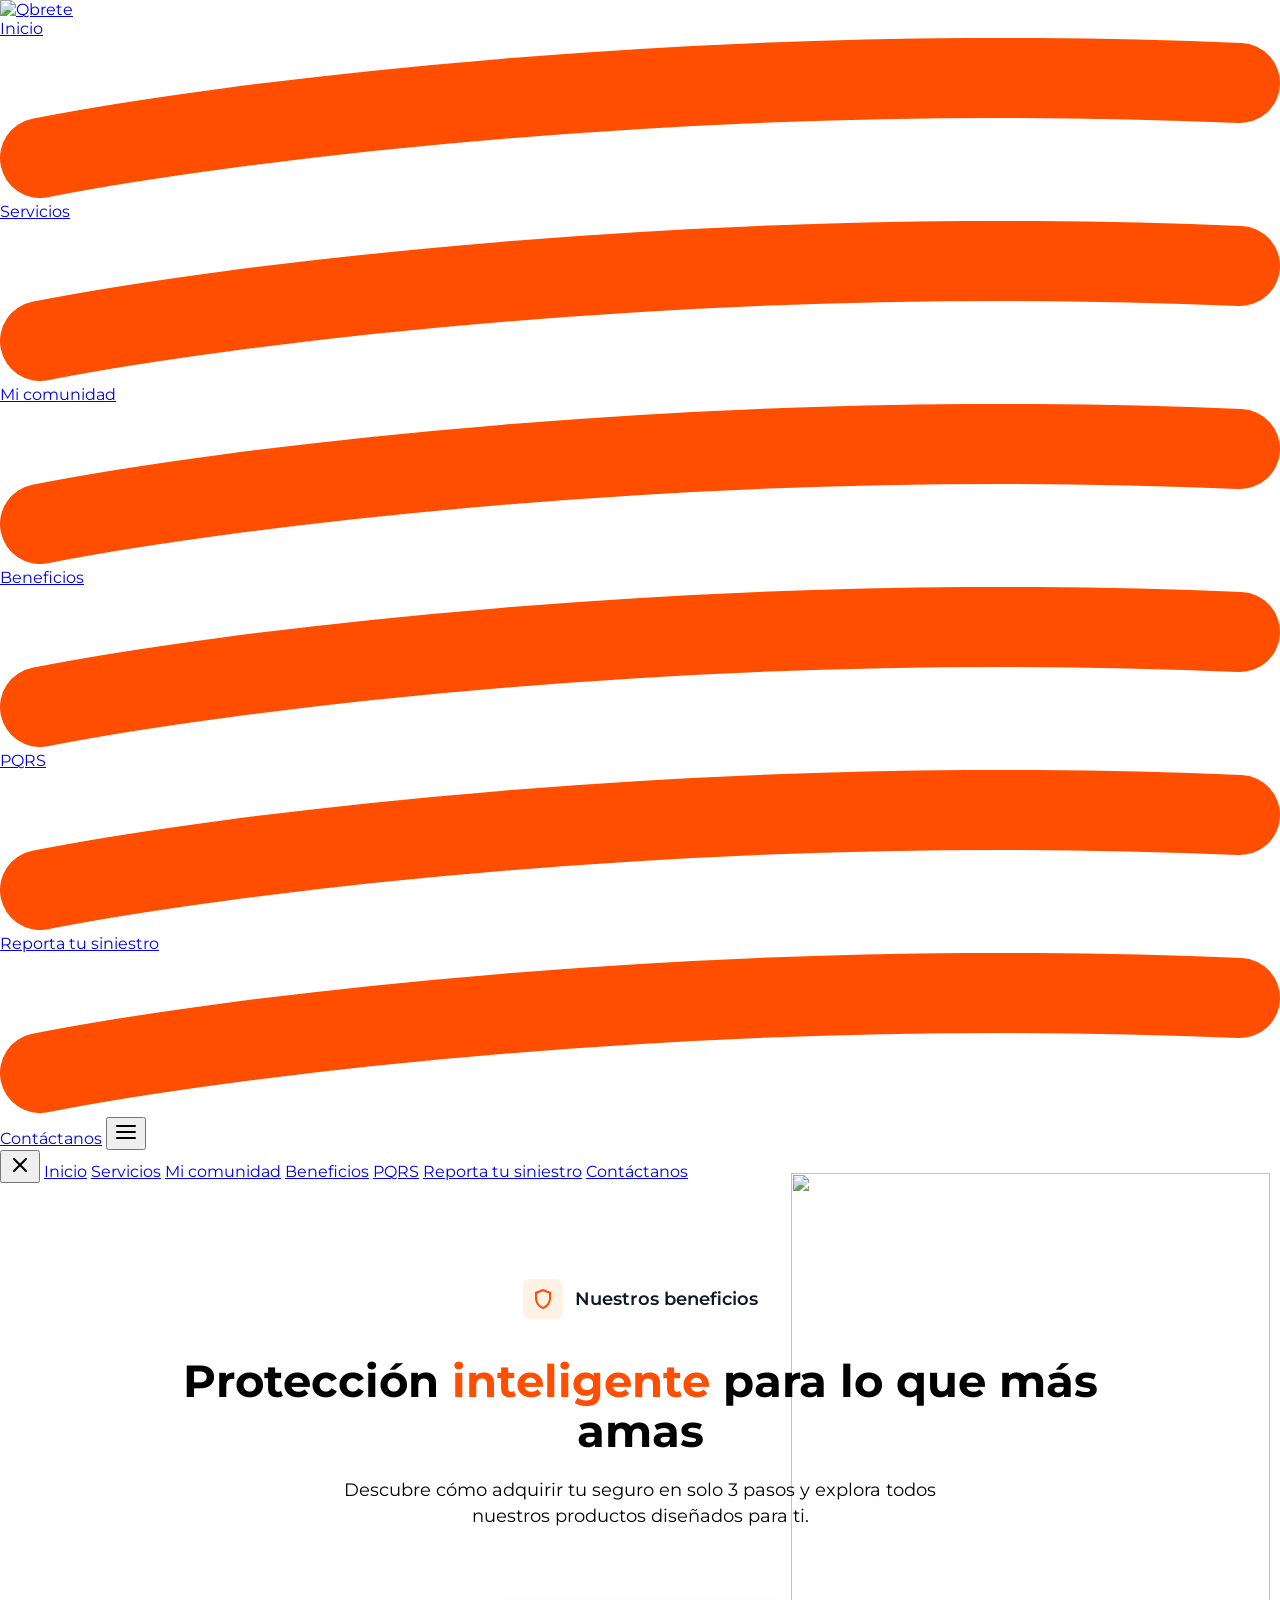
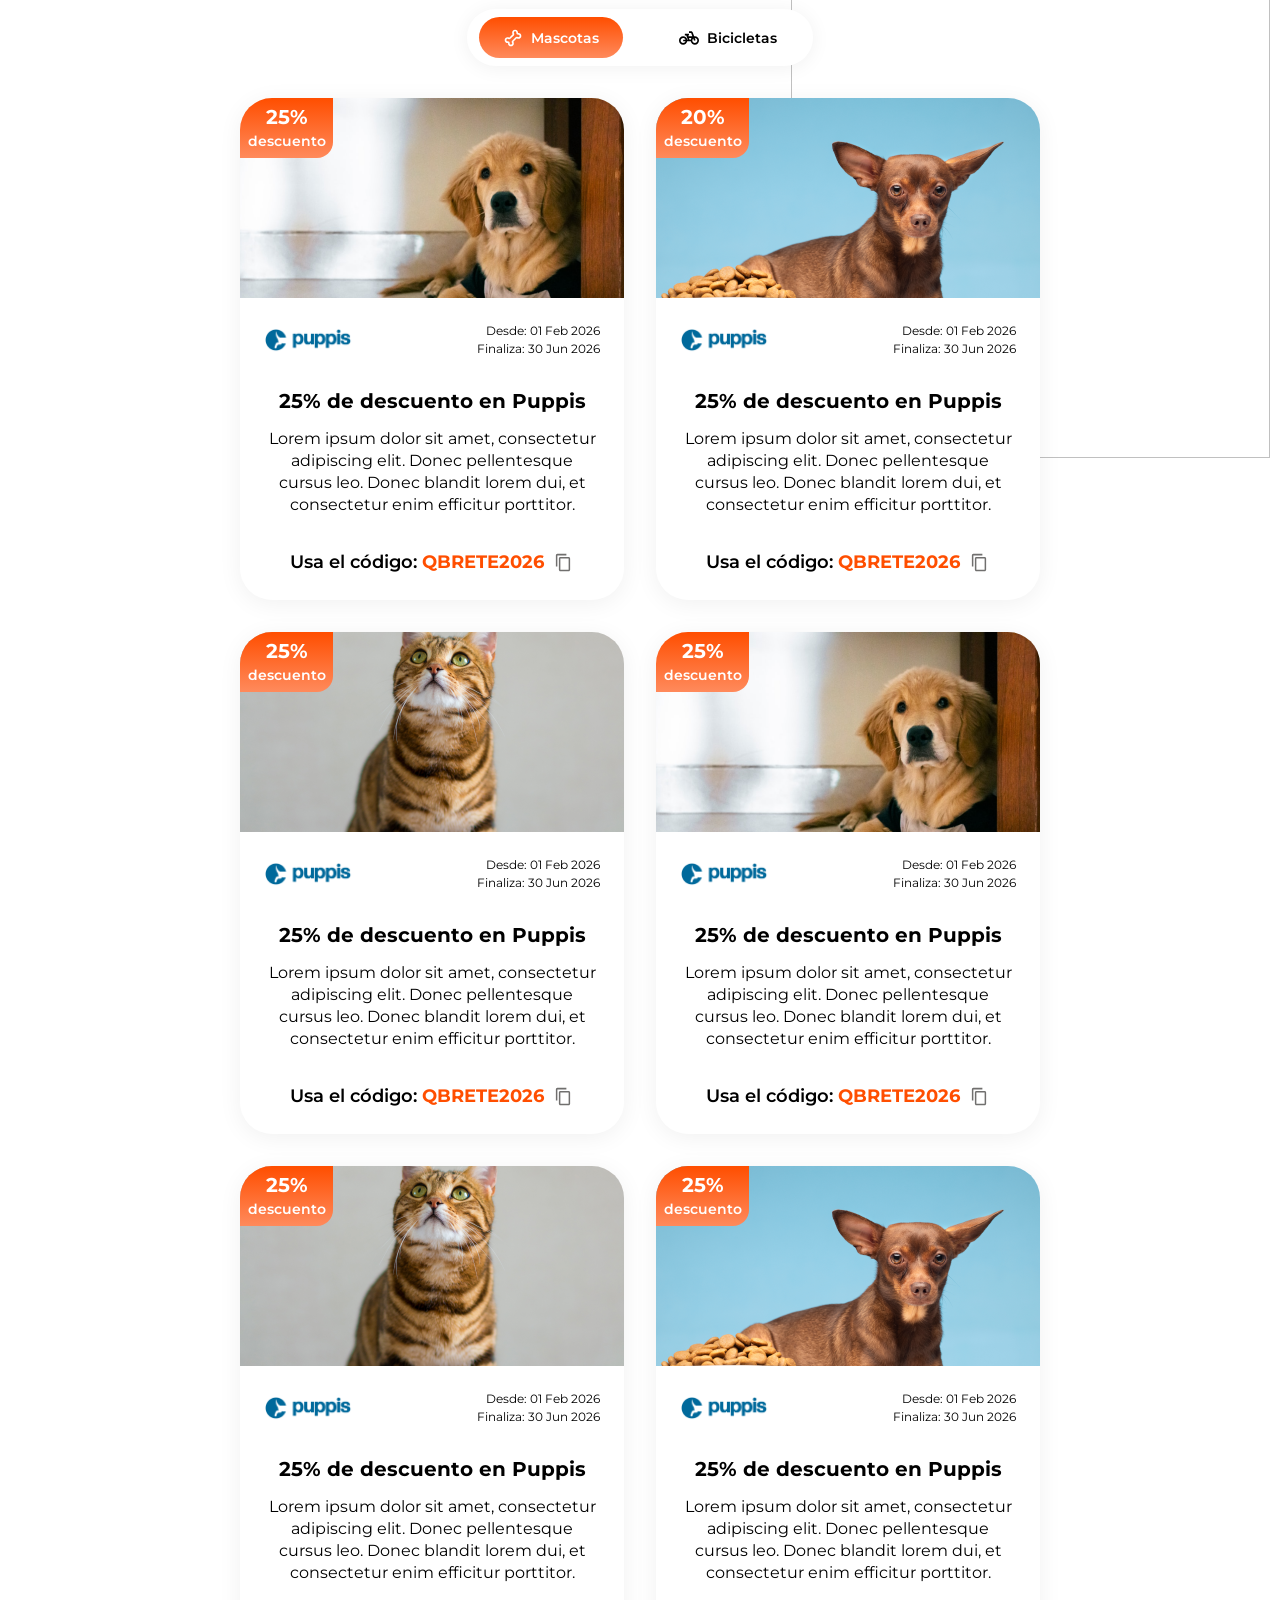
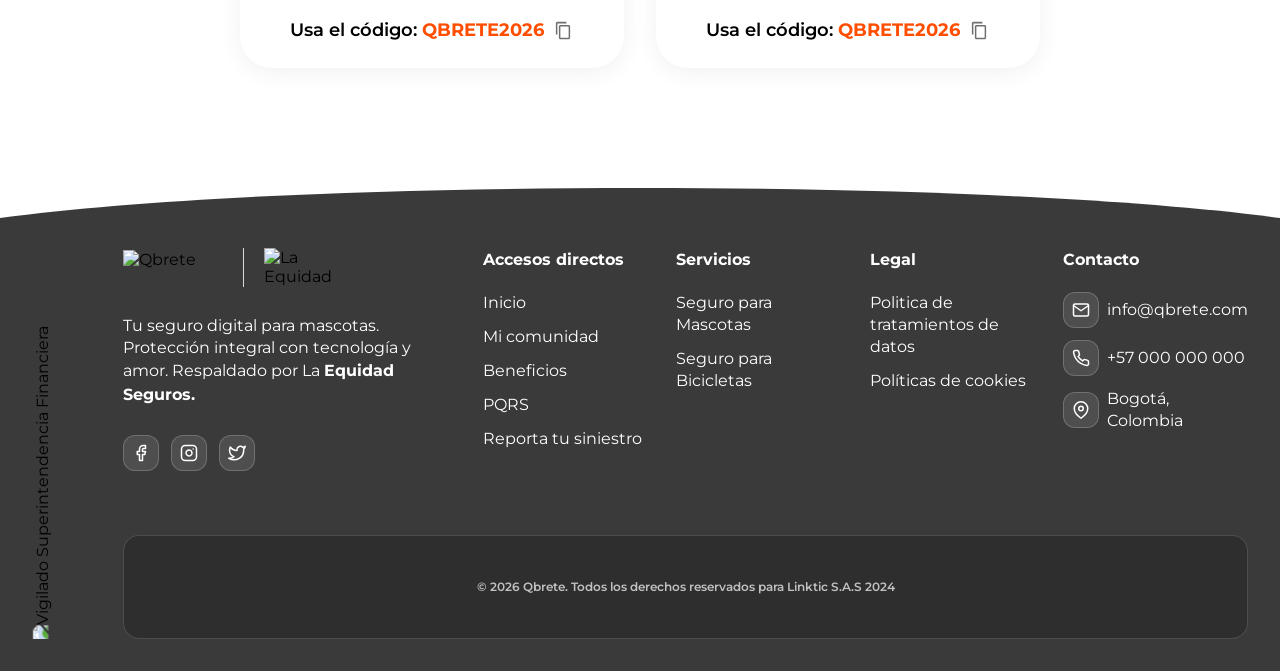
==== commit 2bb0580e: "news pagina noticias realizada" ====
--- a/beneficios.html
+++ b/beneficios.html
@@ -59,7 +59,7 @@
       flex-direction: column;
       gap: 80px;
       margin-top: 70px;
-      padding-bottom: 120px;
+      padding-bottom: 0;
       position: relative;
       z-index: 1;
     }
@@ -173,6 +173,56 @@
       color: #fff;
     }
 
+    /* ===== ANIMATIONS — entrada en cascada con IntersectionObserver ===== */
+    .ben-page-header .ben-badge,
+    .ben-page-header h1,
+    .ben-page-header .ben-desc,
+    .ben-list .ben-tabs,
+    .ben-list .benefit-card {
+      opacity: 0;
+      transform: translateY(24px);
+      transition: opacity 0.7s cubic-bezier(0.22, 1, 0.36, 1),
+                  transform 0.7s cubic-bezier(0.22, 1, 0.36, 1),
+                  box-shadow 0.3s ease;
+      will-change: opacity, transform;
+    }
+
+    .ben-page-header.is-visible .ben-badge       { opacity: 1; transform: none; transition-delay: 0.05s; }
+    .ben-page-header.is-visible h1               { opacity: 1; transform: none; transition-delay: 0.15s; }
+    .ben-page-header.is-visible .ben-desc        { opacity: 1; transform: none; transition-delay: 0.25s; }
+
+    .ben-list.is-visible .ben-tabs               { opacity: 1; transform: none; transition-delay: 0.05s; }
+    .ben-list.is-visible .benefit-card           { opacity: 1; transform: none; transition-delay: 0.20s; }
+    .ben-list.is-visible .benefit-card:nth-of-type(2) { transition-delay: 0.30s; }
+    .ben-list.is-visible .benefit-card:nth-of-type(3) { transition-delay: 0.40s; }
+    .ben-list.is-visible .benefit-card:nth-of-type(4) { transition-delay: 0.50s; }
+    .ben-list.is-visible .benefit-card:nth-of-type(5) { transition-delay: 0.60s; }
+    .ben-list.is-visible .benefit-card:nth-of-type(6) { transition-delay: 0.70s; }
+
+    /* Hover sutil en cards */
+    .benefit-card {
+      transition: transform 0.35s cubic-bezier(0.22, 1, 0.36, 1),
+                  box-shadow 0.35s cubic-bezier(0.22, 1, 0.36, 1),
+                  opacity 0.7s cubic-bezier(0.22, 1, 0.36, 1);
+    }
+
+    .ben-list.is-visible .benefit-card:hover {
+      transform: translateY(-6px);
+      box-shadow: 0 14px 34px rgba(0, 0, 0, 0.10);
+    }
+
+    @media (prefers-reduced-motion: reduce) {
+      .ben-page-header .ben-badge,
+      .ben-page-header h1,
+      .ben-page-header .ben-desc,
+      .ben-list .ben-tabs,
+      .ben-list .benefit-card {
+        opacity: 1 !important;
+        transform: none !important;
+        transition: none !important;
+      }
+    }
+
     /* ===== Responsive ===== */
     @media (max-width: 1024px) {
       .page-wrapper {
@@ -244,14 +294,14 @@
         <div class="ben-tabs" id="benTabs">
           <button class="ben-tab active" data-tab="mascotas" type="button">
             <svg width="20" height="20" viewBox="0 0 20 20" fill="none" xmlns="http://www.w3.org/2000/svg">
-              <path d="M7.917 18.333c-.82 0-1.51-.281-2.073-.844-.563-.562-.844-1.253-.844-2.073 0-.125.017-.222.052-.291a.098.098 0 00-.01-.167c-.042-.034-.097-.046-.167-.012-.07.035-.167.052-.292.052-.82 0-1.51-.281-2.073-.844C1.948 13.594 1.667 12.903 1.667 12.083c0-.82.281-1.51.843-2.073.563-.562 1.254-.843 2.073-.843.32 0 .612.042.875.125.264.083.514.208.75.375l3.459-3.459c-.167-.236-.292-.486-.375-.75a2.858 2.858 0 01-.125-.875c0-.82.281-1.51.844-2.073.562-.562 1.253-.843 2.073-.843.82 0 1.51.281 2.073.843.562.563.843 1.254.843 2.073 0 .125-.017.222-.052.292a.098.098 0 00.01.167c.042.042.097.045.167.01.07-.034.167-.051.292-.051.82 0 1.51.281 2.073.843.562.563.843 1.254.843 2.073 0 .82-.281 1.51-.843 2.073-.563.563-1.254.844-2.073.844-.32 0-.612-.042-.875-.125a2.934 2.934 0 01-.75-.375l-3.459 3.458c.167.236.292.486.375.75.084.264.125.556.125.875 0 .82-.281 1.51-.844 2.073-.562.563-1.253.844-2.073.844z"
+              <path d="M7.9165 18.3334C7.09706 18.3334 6.40609 18.0522 5.84359 17.4897C5.28109 16.9272 4.99984 16.2362 4.99984 15.4167C4.99984 15.2917 5.0172 15.1945 5.05192 15.1251C5.08664 15.0556 5.08317 15.0001 5.0415 14.9584C4.99984 14.9167 4.94428 14.9133 4.87484 14.948C4.80539 14.9827 4.70817 15.0001 4.58317 15.0001C3.76373 15.0001 3.07275 14.7188 2.51025 14.1563C1.94775 13.5938 1.6665 12.9029 1.6665 12.0834C1.6665 11.264 1.94775 10.573 2.51025 10.0105C3.07275 9.448 3.76373 9.16675 4.58317 9.16675C4.90261 9.16675 5.19428 9.20841 5.45817 9.29175C5.72206 9.37508 5.97206 9.50008 6.20817 9.66675L9.6665 6.20841C9.49984 5.9723 9.37484 5.7223 9.2915 5.45841C9.20817 5.19453 9.1665 4.90286 9.1665 4.58341C9.1665 3.76397 9.44775 3.073 10.0103 2.5105C10.5728 1.948 11.2637 1.66675 12.0832 1.66675C12.9026 1.66675 13.5936 1.948 14.1561 2.5105C14.7186 3.073 14.9998 3.76397 14.9998 4.58341C14.9998 4.70841 14.9825 4.80564 14.9478 4.87508C14.913 4.94453 14.9165 5.00008 14.9582 5.04175C14.9998 5.08341 15.0554 5.08689 15.1248 5.05216C15.1943 5.01744 15.2915 5.00008 15.4165 5.00008C16.2359 5.00008 16.9269 5.28133 17.4894 5.84383C18.0519 6.40633 18.3332 7.0973 18.3332 7.91675C18.3332 8.73619 18.0519 9.42716 17.4894 9.98966C16.9269 10.5522 16.2359 10.8334 15.4165 10.8334C15.0971 10.8334 14.8054 10.7917 14.5415 10.7084C14.2776 10.6251 14.0276 10.5001 13.7915 10.3334L10.3332 13.7917C10.4998 14.0279 10.6248 14.2779 10.7082 14.5417C10.7915 14.8056 10.8332 15.0973 10.8332 15.4167C10.8332 16.2362 10.5519 16.9272 9.98942 17.4897C9.42692 18.0522 8.73595 18.3334 7.9165 18.3334ZM8.81234 16.3126C9.04845 16.0765 9.1665 15.7779 9.1665 15.4167C9.1665 15.2917 9.14914 15.1702 9.11442 15.0522C9.0797 14.9341 9.02761 14.8195 8.95817 14.7084C8.72206 14.3751 8.62484 14.0174 8.6665 13.6355C8.70817 13.2536 8.87484 12.9167 9.1665 12.6251L12.6248 9.16675C12.9165 8.87508 13.2533 8.70841 13.6353 8.66675C14.0172 8.62508 14.3748 8.7223 14.7082 8.95841C14.8193 9.02786 14.9339 9.07994 15.0519 9.11466C15.17 9.14939 15.2915 9.16675 15.4165 9.16675C15.7776 9.16675 16.0762 9.04869 16.3123 8.81258C16.5484 8.57647 16.6665 8.27786 16.6665 7.91675C16.6665 7.55564 16.5484 7.25703 16.3123 7.02091C16.0762 6.7848 15.7776 6.66675 15.4165 6.66675C14.9304 6.66675 14.5901 6.64244 14.3957 6.59383C14.2012 6.54522 13.9998 6.41675 13.7915 6.20841C13.5832 6.00008 13.4547 5.79869 13.4061 5.60425C13.3575 5.4098 13.3332 5.06953 13.3332 4.58341C13.3332 4.2223 13.2151 3.92369 12.979 3.68758C12.7429 3.45147 12.4443 3.33341 12.0832 3.33341C11.7221 3.33341 11.4234 3.45147 11.1873 3.68758C10.9512 3.92369 10.8332 4.2223 10.8332 4.58341C10.8332 4.73619 10.8471 4.86466 10.8748 4.96883C10.9026 5.073 10.9582 5.18064 11.0415 5.29175C11.2776 5.62508 11.3748 5.98272 11.3332 6.36466C11.2915 6.74661 11.1248 7.08341 10.8332 7.37508L7.37484 10.8334C7.08317 11.1251 6.74636 11.2917 6.36442 11.3334C5.98248 11.3751 5.62484 11.2779 5.2915 11.0417C5.18039 10.9723 5.06581 10.9202 4.94775 10.8855C4.8297 10.8508 4.70817 10.8334 4.58317 10.8334C4.22206 10.8334 3.92345 10.9515 3.68734 11.1876C3.45123 11.4237 3.33317 11.7223 3.33317 12.0834C3.33317 12.4445 3.45123 12.7431 3.68734 12.9792C3.92345 13.2154 4.22206 13.3334 4.58317 13.3334C5.06928 13.3334 5.40956 13.3577 5.604 13.4063C5.79845 13.4549 5.99984 13.5834 6.20817 13.7917C6.4165 14.0001 6.54498 14.2015 6.59359 14.3959C6.6422 14.5904 6.6665 14.9306 6.6665 15.4167C6.6665 15.7779 6.78456 16.0765 7.02067 16.3126C7.25678 16.5487 7.55539 16.6667 7.9165 16.6667C8.27761 16.6667 8.57623 16.5487 8.81234 16.3126Z"
                 fill="currentColor" />
             </svg>
             Mascotas
           </button>
           <button class="ben-tab" data-tab="bicicletas" type="button">
             <svg width="24" height="24" viewBox="0 0 24 24" fill="none" xmlns="http://www.w3.org/2000/svg">
-              <path d="M5 20c-1.417 0-2.604-.479-3.563-1.438C.48 17.604 0 16.417 0 15c0-1.417.488-2.604 1.463-3.563C3.438 10.48 4.617 10 6 10c1.283 0 2.363.383 3.238 1.15.875.767 1.429 1.717 1.662 2.85h.65L9.75 9H8V7h5v2h-1.1l.35 1h4.8L15.6 6H13V4h1.6c.433 0 .82.117 1.163.35.341.233.587.55.737.95L18.2 9.95H19c1.383 0 2.563.488 3.538 1.463S24 13.567 24 14.95c0 1.4-.483 2.592-1.45 3.575C21.583 19.508 20.4 20 19 20c-1.2 0-2.254-.375-3.163-1.125-.908-.75-1.487-1.708-1.737-2.875H9.9c-.233 1.15-.8 2.104-1.7 2.863-.9.758-1.967 1.137-3.2 1.137zM5 18c.683 0 1.27-.188 1.763-.563.491-.375.838-.854 1.037-1.437H5v-2h2.8c-.2-.6-.546-1.083-1.038-1.45A2.786 2.786 0 005 12c-.85 0-1.563.288-2.138.863S2 14.15 2 15c0 .833.288 1.542.863 2.125S4.15 18 5 18zm7.7-4h1.4c.083-.383.196-.742.338-1.075.141-.333.329-.642.562-.925h-3.05l.75 2zM19 18c.85 0 1.563-.292 2.138-.875S22 15.833 22 15c0-.85-.288-1.563-.863-2.138S19.85 12 19 12h-.1l1 2.65-1.9.7-.95-2.65c-.333.283-.592.617-.775 1-.183.383-.275.817-.275 1.3 0 .833.288 1.542.863 2.125S18.15 18 19 18z"
+              <path d="M5 20C3.58333 20 2.39583 19.5208 1.4375 18.5625C0.479167 17.6042 0 16.4167 0 15C0 13.5833 0.4875 12.3958 1.4625 11.4375C2.4375 10.4792 3.61667 10 5 10C6.28333 10 7.3625 10.3833 8.2375 11.15C9.1125 11.9167 9.66667 12.8667 9.9 14H10.55L8.75 9H7V7H12V9H10.9L11.25 10H16.05L14.6 6H12V4H14.6C15.0333 4 15.4208 4.11667 15.7625 4.35C16.1042 4.58333 16.35 4.9 16.5 5.3L18.2 9.95H19C20.3833 9.95 21.5625 10.4375 22.5375 11.4125C23.5125 12.3875 24 13.5667 24 14.95C24 16.35 23.5167 17.5417 22.55 18.525C21.5833 19.5083 20.4 20 19 20C17.8 20 16.7458 19.625 15.8375 18.875C14.9292 18.125 14.35 17.1667 14.1 16H9.9C9.66667 17.15 9.1 18.1042 8.2 18.8625C7.3 19.6208 6.23333 20 5 20ZM5 18C5.68333 18 6.27083 17.8125 6.7625 17.4375C7.25417 17.0625 7.6 16.5833 7.8 16H5V14H7.8C7.6 13.4 7.25417 12.9167 6.7625 12.55C6.27083 12.1833 5.68333 12 5 12C4.15 12 3.4375 12.2875 2.8625 12.8625C2.2875 13.4375 2 14.15 2 15C2 15.8333 2.2875 16.5417 2.8625 17.125C3.4375 17.7083 4.15 18 5 18ZM12.7 14H14.1C14.1833 13.6167 14.2958 13.2583 14.4375 12.925C14.5792 12.5917 14.7667 12.2833 15 12H11.95L12.7 14ZM19 18C19.85 18 20.5625 17.7083 21.1375 17.125C21.7125 16.5417 22 15.8333 22 15C22 14.15 21.7125 13.4375 21.1375 12.8625C20.5625 12.2875 19.85 12 19 12H18.9L19.9 14.65L18 15.35L17.05 12.7C16.7167 12.9833 16.4583 13.3167 16.275 13.7C16.0917 14.0833 16 14.5167 16 15C16 15.8333 16.2875 16.5417 16.8625 17.125C17.4375 17.7083 18.15 18 19 18Z"
                 fill="currentColor" />
             </svg>
             Bicicletas
@@ -261,7 +311,7 @@
         <!-- Benefit Cards Grid -->
         <div class="benefit-cards-grid" id="benefitCardsGrid">
           <!-- Card 1 -->
-          <article class="benefit-card">
+          <article class="benefit-card" data-category="mascotas">
             <div class="benefit-card-media">
               <img src="assets/images/benefits/card-img-1.png" alt="Golden puppy" class="benefit-card-img" />
               <div class="benefit-card-discount">
@@ -288,7 +338,7 @@
           </article>
 
           <!-- Card 2 -->
-          <article class="benefit-card">
+          <article class="benefit-card" data-category="mascotas">
             <div class="benefit-card-media">
               <img src="assets/images/benefits/card-img-2.png" alt="Perro con comida Puppis" class="benefit-card-img" />
               <div class="benefit-card-discount">
@@ -315,7 +365,7 @@
           </article>
 
           <!-- Card 3 -->
-          <article class="benefit-card">
+          <article class="benefit-card" data-category="mascotas">
             <div class="benefit-card-media">
               <img src="assets/images/benefits/card-img-3.png" alt="Gato" class="benefit-card-img" />
               <div class="benefit-card-discount">
@@ -342,7 +392,7 @@
           </article>
 
           <!-- Card 4 -->
-          <article class="benefit-card">
+          <article class="benefit-card" data-category="mascotas">
             <div class="benefit-card-media">
               <img src="assets/images/benefits/card-img-1.png" alt="Golden puppy" class="benefit-card-img" />
               <div class="benefit-card-discount">
@@ -369,7 +419,7 @@
           </article>
 
           <!-- Card 5 -->
-          <article class="benefit-card">
+          <article class="benefit-card" data-category="mascotas">
             <div class="benefit-card-media">
               <img src="assets/images/benefits/card-img-3.png" alt="Gato" class="benefit-card-img" />
               <div class="benefit-card-discount">
@@ -396,9 +446,88 @@
           </article>
 
           <!-- Card 6 -->
-          <article class="benefit-card">
+          <article class="benefit-card" data-category="mascotas">
             <div class="benefit-card-media">
               <img src="assets/images/benefits/card-img-2.png" alt="Perro con comida Puppis" class="benefit-card-img" />
+              <div class="benefit-card-discount">
+                <span class="benefit-card-discount-num">25%</span>
+                <span class="benefit-card-discount-label">descuento</span>
+              </div>
+            </div>
+            <div class="benefit-card-body">
+              <header class="benefit-card-header">
+                <img src="assets/images/benefits/puppis-logo.png" alt="Puppis" class="benefit-card-logo" />
+                <p class="benefit-card-date">Desde: 01 Feb 2026<br>Finaliza: 30 Jun 2026</p>
+              </header>
+              <div class="benefit-card-details">
+                <h3 class="benefit-card-title">25% de descuento en Puppis</h3>
+                <p class="benefit-card-text">Lorem ipsum dolor sit amet, consectetur adipiscing elit. Donec pellentesque cursus leo. Donec blandit lorem dui, et consectetur enim efficitur porttitor.</p>
+              </div>
+              <footer class="benefit-card-footer">
+                <p class="benefit-card-code">Usa el código: <strong>QBRETE2026</strong></p>
+                <button class="benefit-card-share" type="button" aria-label="Copiar código">
+                  <svg width="18" height="19" viewBox="0 0 18 19" fill="none" xmlns="http://www.w3.org/2000/svg"><path d="M12.375 0.791748H3.375C2.55 0.791748 1.875 1.50425 1.875 2.37508V13.4584H3.375V2.37508H12.375V0.791748ZM14.625 3.95841H6.375C5.55 3.95841 4.875 4.67091 4.875 5.54175V16.6251C4.875 17.4959 5.55 18.2084 6.375 18.2084H14.625C15.45 18.2084 16.125 17.4959 16.125 16.6251V5.54175C16.125 4.67091 15.45 3.95841 14.625 3.95841ZM14.625 16.6251H6.375V5.54175H14.625V16.6251Z" fill="currentColor" /></svg>
+                </button>
+              </footer>
+            </div>
+          </article>
+
+          <!-- Bicicletas Cards -->
+          <article class="benefit-card" data-category="bicicletas" hidden>
+            <div class="benefit-card-media">
+              <img src="assets/images/benefits/card-img-1.png" alt="Golden puppy" class="benefit-card-img" />
+              <div class="benefit-card-discount">
+                <span class="benefit-card-discount-num">25%</span>
+                <span class="benefit-card-discount-label">descuento</span>
+              </div>
+            </div>
+            <div class="benefit-card-body">
+              <header class="benefit-card-header">
+                <img src="assets/images/benefits/puppis-logo.png" alt="Puppis" class="benefit-card-logo" />
+                <p class="benefit-card-date">Desde: 01 Feb 2026<br>Finaliza: 30 Jun 2026</p>
+              </header>
+              <div class="benefit-card-details">
+                <h3 class="benefit-card-title">25% de descuento en Puppis</h3>
+                <p class="benefit-card-text">Lorem ipsum dolor sit amet, consectetur adipiscing elit. Donec pellentesque cursus leo. Donec blandit lorem dui, et consectetur enim efficitur porttitor.</p>
+              </div>
+              <footer class="benefit-card-footer">
+                <p class="benefit-card-code">Usa el código: <strong>QBRETE2026</strong></p>
+                <button class="benefit-card-share" type="button" aria-label="Copiar código">
+                  <svg width="18" height="19" viewBox="0 0 18 19" fill="none" xmlns="http://www.w3.org/2000/svg"><path d="M12.375 0.791748H3.375C2.55 0.791748 1.875 1.50425 1.875 2.37508V13.4584H3.375V2.37508H12.375V0.791748ZM14.625 3.95841H6.375C5.55 3.95841 4.875 4.67091 4.875 5.54175V16.6251C4.875 17.4959 5.55 18.2084 6.375 18.2084H14.625C15.45 18.2084 16.125 17.4959 16.125 16.6251V5.54175C16.125 4.67091 15.45 3.95841 14.625 3.95841ZM14.625 16.6251H6.375V5.54175H14.625V16.6251Z" fill="currentColor" /></svg>
+                </button>
+              </footer>
+            </div>
+          </article>
+
+          <article class="benefit-card" data-category="bicicletas" hidden>
+            <div class="benefit-card-media">
+              <img src="assets/images/benefits/card-img-2.png" alt="Perro con comida Puppis" class="benefit-card-img" />
+              <div class="benefit-card-discount">
+                <span class="benefit-card-discount-num">20%</span>
+                <span class="benefit-card-discount-label">descuento</span>
+              </div>
+            </div>
+            <div class="benefit-card-body">
+              <header class="benefit-card-header">
+                <img src="assets/images/benefits/puppis-logo.png" alt="Puppis" class="benefit-card-logo" />
+                <p class="benefit-card-date">Desde: 01 Feb 2026<br>Finaliza: 30 Jun 2026</p>
+              </header>
+              <div class="benefit-card-details">
+                <h3 class="benefit-card-title">25% de descuento en Puppis</h3>
+                <p class="benefit-card-text">Lorem ipsum dolor sit amet, consectetur adipiscing elit. Donec pellentesque cursus leo. Donec blandit lorem dui, et consectetur enim efficitur porttitor.</p>
+              </div>
+              <footer class="benefit-card-footer">
+                <p class="benefit-card-code">Usa el código: <strong>QBRETE2026</strong></p>
+                <button class="benefit-card-share" type="button" aria-label="Copiar código">
+                  <svg width="18" height="19" viewBox="0 0 18 19" fill="none" xmlns="http://www.w3.org/2000/svg"><path d="M12.375 0.791748H3.375C2.55 0.791748 1.875 1.50425 1.875 2.37508V13.4584H3.375V2.37508H12.375V0.791748ZM14.625 3.95841H6.375C5.55 3.95841 4.875 4.67091 4.875 5.54175V16.6251C4.875 17.4959 5.55 18.2084 6.375 18.2084H14.625C15.45 18.2084 16.125 17.4959 16.125 16.6251V5.54175C16.125 4.67091 15.45 3.95841 14.625 3.95841ZM14.625 16.6251H6.375V5.54175H14.625V16.6251Z" fill="currentColor" /></svg>
+                </button>
+              </footer>
+            </div>
+          </article>
+
+          <article class="benefit-card" data-category="bicicletas" hidden>
+            <div class="benefit-card-media">
+              <img src="assets/images/benefits/card-img-3.png" alt="Gato" class="benefit-card-img" />
               <div class="benefit-card-discount">
                 <span class="benefit-card-discount-num">25%</span>
                 <span class="benefit-card-discount-label">descuento</span>
@@ -503,12 +632,42 @@
   </div>
 
   <script>
+    (function () {
+      var reduceMotion = window.matchMedia('(prefers-reduced-motion: reduce)').matches;
+      var sections = document.querySelectorAll('.ben-page-header, .ben-list');
+      if (!sections.length) return;
+      if (reduceMotion) {
+        sections.forEach(function (s) { s.classList.add('is-visible'); });
+        return;
+      }
+      var io = new IntersectionObserver(function (entries) {
+        entries.forEach(function (entry) {
+          if (entry.isIntersecting) {
+            entry.target.classList.add('is-visible');
+            io.unobserve(entry.target);
+          }
+        });
+      }, { threshold: 0.15, rootMargin: '0px 0px -60px 0px' });
+      sections.forEach(function (s) { io.observe(s); });
+    })();
+
+    function filterBenefits(category) {
+      document.querySelectorAll('.benefit-card').forEach(card => {
+        const matches = card.dataset.category === category;
+        card.hidden = !matches;
+      });
+    }
+
     document.querySelectorAll('.ben-tab').forEach(btn => {
       btn.addEventListener('click', () => {
         document.querySelectorAll('.ben-tab').forEach(b => b.classList.remove('active'));
         btn.classList.add('active');
+        filterBenefits(btn.dataset.tab);
       });
     });
+
+    const activeTab = document.querySelector('.ben-tab.active');
+    if (activeTab) filterBenefits(activeTab.dataset.tab);
 
     document.querySelectorAll('.benefit-card-share').forEach(btn => {
       btn.addEventListener('click', async () => {
--- a/assets/css/benefit-card.css
+++ b/assets/css/benefit-card.css
@@ -8,6 +8,10 @@
   display: flex;
   flex-direction: column;
   box-shadow: 0 4px 24px rgba(0, 0, 0, 0.06);
+}
+
+.benefit-card[hidden] {
+  display: none;
 }
 
 /* Media (top image area) */
@@ -25,35 +29,44 @@
   display: block;
 }
 
-/* Discount pill — top-left corner */
+/* Discount badge — flush with top-left corner, diagonal rounded corners */
 .benefit-card-discount {
   position: absolute;
-  top: 12px;
-  left: 12px;
-  display: inline-flex;
+  top: 0;
+  left: 0;
+  width: 93px;
+  height: 60px;
+  padding: 8px;
+  display: flex;
+  flex-direction: column;
   align-items: center;
-  gap: 6px;
-  height: 32px;
-  padding: 0 14px;
-  background: linear-gradient(90deg, #FF4E00 0%, #FF8A5C 100%);
-  border-radius: 9999px;
+  justify-content: center;
+  gap: 4px;
+  background: linear-gradient(180deg, #FF4E00 0%, #FF8A5C 100%);
+  border-top-left-radius: 16px;
+  border-top-right-radius: 0;
+  border-bottom-right-radius: 16px;
+  border-bottom-left-radius: 0;
   color: #fff;
+  text-align: center;
 }
 
 .benefit-card-discount-num {
   font-family: 'Century Gothic', 'Montserrat', sans-serif;
-  font-size: 16px;
+  font-size: 20px;
   font-weight: 700;
-  line-height: 18px;
+  line-height: 22px;
   color: #fff;
+  text-align: center;
 }
 
 .benefit-card-discount-label {
   font-family: 'Montserrat', sans-serif;
-  font-size: 13px;
+  font-size: 14px;
   font-weight: 600;
-  line-height: 16px;
+  line-height: 18px;
   color: #fff;
+  text-align: center;
 }
 
 /* Body (bottom content area) */
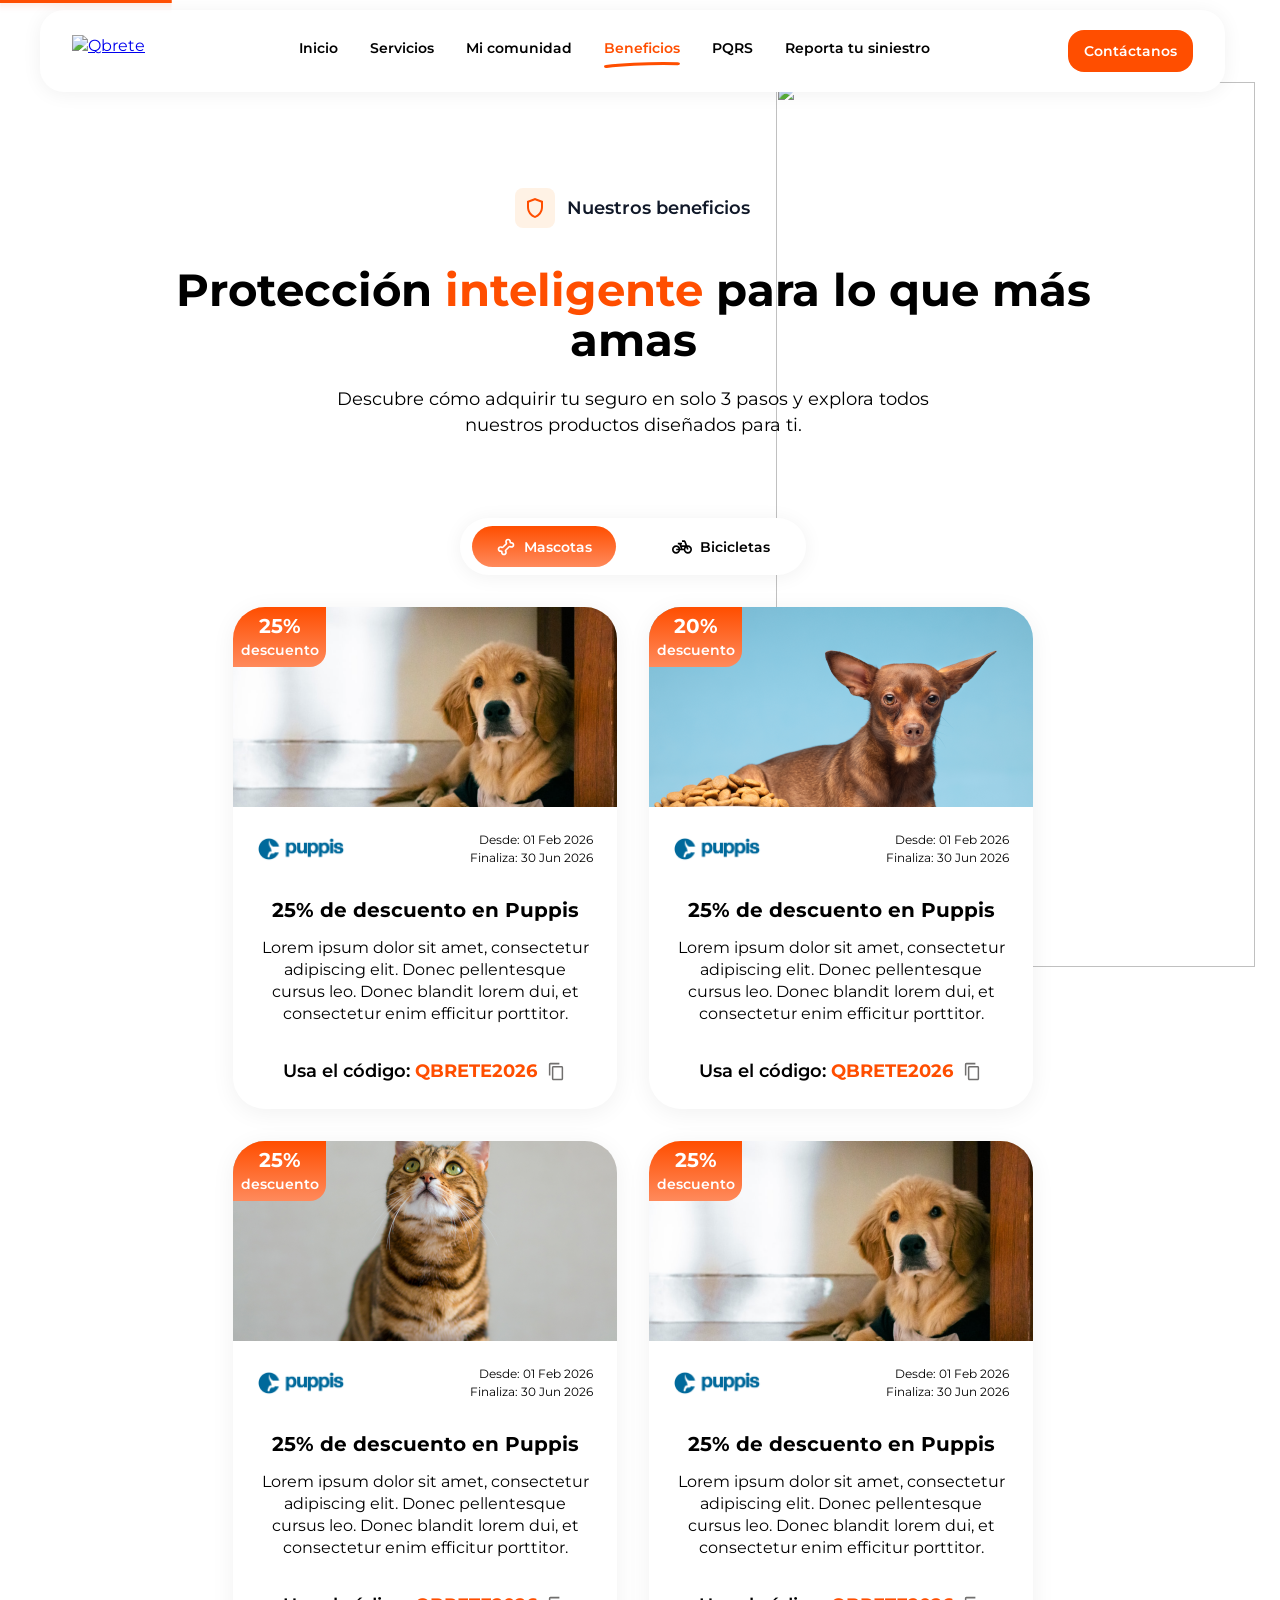
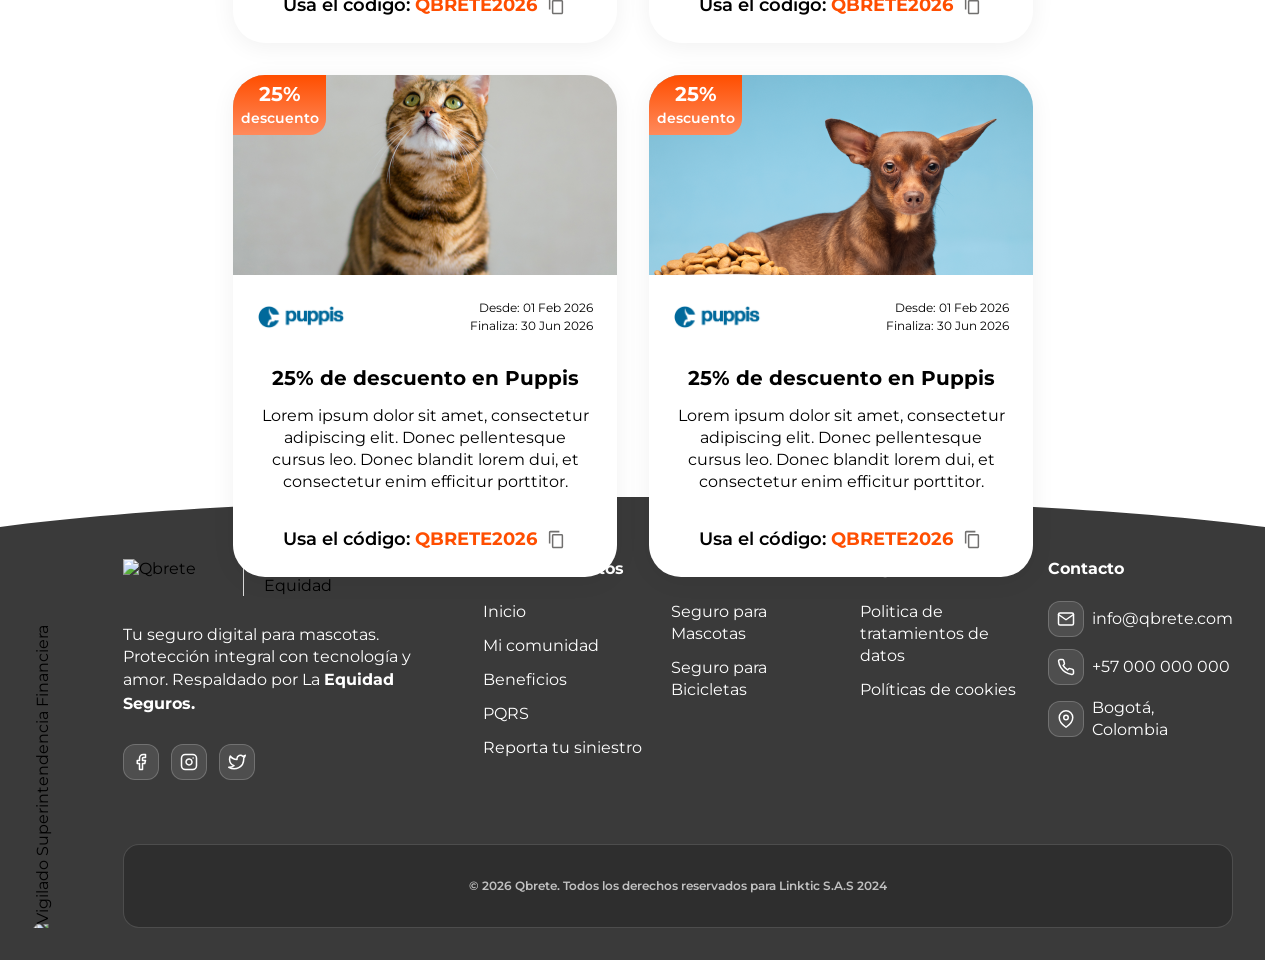
==== commit 164c8acf: "refactor: BEM components, atomic CSS architecture, JS modules Phase 1 — Design tokens: create base/_" ====
--- a/beneficios.html
+++ b/beneficios.html
@@ -10,257 +10,7 @@
   <link
     href="https://fonts.googleapis.com/css2?family=Inter:wght@400;500;600;700&family=Montserrat:wght@400;500;600;700&display=swap"
     rel="stylesheet" />
-  <link rel="stylesheet" href="assets/css/header.css" />
-  <link rel="stylesheet" href="assets/css/button.css" />
-  <link rel="stylesheet" href="assets/css/footer.css" />
-  <link rel="stylesheet" href="assets/css/benefit-card.css" />
-  <style>
-    *,
-    *::before,
-    *::after {
-      box-sizing: border-box;
-    }
-
-    body {
-      margin: 0;
-      font-family: 'Montserrat', sans-serif;
-      background: #fff;
-      overflow-x: hidden;
-    }
-
-    .page-wrapper {
-      max-width: 1440px;
-      margin: 0 auto;
-      padding: 10px 100px 0;
-      position: relative;
-    }
-
-    .brand-orange {
-      color: #FF4E00;
-    }
-
-    .deco-vector {
-      position: absolute;
-      top: -10px;
-      right: 10px;
-      width: 479px;
-      height: 885px;
-      pointer-events: none;
-      z-index: 0;
-    }
-
-    .deco-vector path {
-      fill: #FF4E00;
-      fill-opacity: 0.2;
-    }
-
-    .ben-main {
-      display: flex;
-      flex-direction: column;
-      gap: 80px;
-      margin-top: 70px;
-      padding-bottom: 0;
-      position: relative;
-      z-index: 1;
-    }
-
-    /* ===== PAGE HEADER ===== */
-    .ben-page-header {
-      display: flex;
-      flex-direction: column;
-      align-items: center;
-      gap: 21px;
-    }
-
-    .ben-badge {
-      display: inline-flex;
-      align-items: center;
-      gap: 12px;
-      padding: 0 16px;
-      height: 72px;
-      border-radius: 16px;
-    }
-
-    .ben-badge-icon {
-      width: 40px;
-      height: 40px;
-      background: #FFF2E5;
-      border-radius: 8px;
-      display: flex;
-      align-items: center;
-      justify-content: center;
-    }
-
-    .ben-badge-icon svg {
-      width: 24px;
-      height: 24px;
-    }
-
-    .ben-badge span {
-      font-family: 'Montserrat', sans-serif;
-      font-size: 18px;
-      font-weight: 600;
-      line-height: 28px;
-      color: #101828;
-    }
-
-    .ben-page-header h1 {
-      margin: 0;
-      font-family: 'Century Gothic', 'Montserrat', sans-serif;
-      font-size: 45px;
-      font-weight: 700;
-      line-height: 50px;
-      color: #000;
-      text-align: center;
-      max-width: 1000px;
-    }
-
-    .ben-desc {
-      margin: 0;
-      font-family: 'Montserrat', sans-serif;
-      font-size: 18px;
-      font-weight: 400;
-      line-height: 26px;
-      color: #000;
-      text-align: center;
-      max-width: 620px;
-    }
-
-    /* ===== BENEFITS LIST ===== */
-    .ben-list {
-      display: flex;
-      flex-direction: column;
-      align-items: center;
-      gap: 32px;
-    }
-
-    .ben-tabs {
-      display: inline-flex;
-      align-items: center;
-      gap: 32px;
-      background: #fff;
-      border-radius: 9999px;
-      padding: 8px 12px;
-      box-shadow: 0 2px 20px rgba(0, 0, 0, 0.06);
-    }
-
-    .ben-tab {
-      display: inline-flex;
-      align-items: center;
-      gap: 8px;
-      padding: 0 24px;
-      height: 41px;
-      border: none;
-      border-radius: 9999px;
-      background: transparent;
-      color: #000;
-      font-family: 'Montserrat', sans-serif;
-      font-size: 14px;
-      font-weight: 600;
-      line-height: 18px;
-      cursor: pointer;
-      transition: all 0.3s ease;
-    }
-
-    .ben-tab svg {
-      width: 20px;
-      height: 20px;
-      flex-shrink: 0;
-    }
-
-    .ben-tab.active {
-      background: linear-gradient(to bottom, #FF4E00 0%, #FF8A5C 100%);
-      color: #fff;
-    }
-
-    /* ===== ANIMATIONS — entrada en cascada con IntersectionObserver ===== */
-    .ben-page-header .ben-badge,
-    .ben-page-header h1,
-    .ben-page-header .ben-desc,
-    .ben-list .ben-tabs,
-    .ben-list .benefit-card {
-      opacity: 0;
-      transform: translateY(24px);
-      transition: opacity 0.7s cubic-bezier(0.22, 1, 0.36, 1),
-                  transform 0.7s cubic-bezier(0.22, 1, 0.36, 1),
-                  box-shadow 0.3s ease;
-      will-change: opacity, transform;
-    }
-
-    .ben-page-header.is-visible .ben-badge       { opacity: 1; transform: none; transition-delay: 0.05s; }
-    .ben-page-header.is-visible h1               { opacity: 1; transform: none; transition-delay: 0.15s; }
-    .ben-page-header.is-visible .ben-desc        { opacity: 1; transform: none; transition-delay: 0.25s; }
-
-    .ben-list.is-visible .ben-tabs               { opacity: 1; transform: none; transition-delay: 0.05s; }
-    .ben-list.is-visible .benefit-card           { opacity: 1; transform: none; transition-delay: 0.20s; }
-    .ben-list.is-visible .benefit-card:nth-of-type(2) { transition-delay: 0.30s; }
-    .ben-list.is-visible .benefit-card:nth-of-type(3) { transition-delay: 0.40s; }
-    .ben-list.is-visible .benefit-card:nth-of-type(4) { transition-delay: 0.50s; }
-    .ben-list.is-visible .benefit-card:nth-of-type(5) { transition-delay: 0.60s; }
-    .ben-list.is-visible .benefit-card:nth-of-type(6) { transition-delay: 0.70s; }
-
-    /* Hover sutil en cards */
-    .benefit-card {
-      transition: transform 0.35s cubic-bezier(0.22, 1, 0.36, 1),
-                  box-shadow 0.35s cubic-bezier(0.22, 1, 0.36, 1),
-                  opacity 0.7s cubic-bezier(0.22, 1, 0.36, 1);
-    }
-
-    .ben-list.is-visible .benefit-card:hover {
-      transform: translateY(-6px);
-      box-shadow: 0 14px 34px rgba(0, 0, 0, 0.10);
-    }
-
-    @media (prefers-reduced-motion: reduce) {
-      .ben-page-header .ben-badge,
-      .ben-page-header h1,
-      .ben-page-header .ben-desc,
-      .ben-list .ben-tabs,
-      .ben-list .benefit-card {
-        opacity: 1 !important;
-        transform: none !important;
-        transition: none !important;
-      }
-    }
-
-    /* ===== Responsive ===== */
-    @media (max-width: 1024px) {
-      .page-wrapper {
-        padding: 10px 40px 0;
-      }
-    }
-
-    @media (max-width: 767px) {
-      .page-wrapper {
-        padding: 10px 16px 0;
-      }
-
-      .ben-main {
-        gap: 48px;
-        margin-top: 40px;
-      }
-
-      .ben-page-header h1 {
-        font-size: 28px;
-        line-height: 34px;
-      }
-
-      .ben-desc {
-        font-size: 16px;
-        line-height: 24px;
-      }
-
-      .ben-tabs {
-        gap: 8px;
-        padding: 6px 8px;
-      }
-
-      .ben-tab {
-        padding: 0 16px;
-        font-size: 13px;
-      }
-    }
-  </style>
+  <link rel="stylesheet" href="assets/css/main.css" />
 </head>
 
 <body>
@@ -309,28 +59,28 @@
         </div>
 
         <!-- Benefit Cards Grid -->
-        <div class="benefit-cards-grid" id="benefitCardsGrid">
+        <div class="benefit-list" id="benefitCardsGrid">
           <!-- Card 1 -->
           <article class="benefit-card" data-category="mascotas">
-            <div class="benefit-card-media">
-              <img src="assets/images/benefits/card-img-1.png" alt="Golden puppy" class="benefit-card-img" />
-              <div class="benefit-card-discount">
-                <span class="benefit-card-discount-num">25%</span>
-                <span class="benefit-card-discount-label">descuento</span>
-              </div>
-            </div>
-            <div class="benefit-card-body">
-              <header class="benefit-card-header">
-                <img src="assets/images/benefits/puppis-logo.png" alt="Puppis" class="benefit-card-logo" />
-                <p class="benefit-card-date">Desde: 01 Feb 2026<br>Finaliza: 30 Jun 2026</p>
-              </header>
-              <div class="benefit-card-details">
-                <h3 class="benefit-card-title">25% de descuento en Puppis</h3>
-                <p class="benefit-card-text">Lorem ipsum dolor sit amet, consectetur adipiscing elit. Donec pellentesque cursus leo. Donec blandit lorem dui, et consectetur enim efficitur porttitor.</p>
-              </div>
-              <footer class="benefit-card-footer">
-                <p class="benefit-card-code">Usa el código: <strong>QBRETE2026</strong></p>
-                <button class="benefit-card-share" type="button" aria-label="Copiar código">
+            <div class="benefit-card__media">
+              <img src="assets/images/benefits/card-img-1.png" alt="Golden puppy" class="benefit-card__img" />
+              <div class="benefit-card__discount">
+                <span class="benefit-card__discount-num">25%</span>
+                <span class="benefit-card__discount-label">descuento</span>
+              </div>
+            </div>
+            <div class="benefit-card__body">
+              <header class="benefit-card__header">
+                <img src="assets/images/benefits/puppis-logo.png" alt="Puppis" class="benefit-card__logo" />
+                <p class="benefit-card__date">Desde: 01 Feb 2026<br>Finaliza: 30 Jun 2026</p>
+              </header>
+              <div class="benefit-card__details">
+                <h3 class="benefit-card__title">25% de descuento en Puppis</h3>
+                <p class="benefit-card__text">Lorem ipsum dolor sit amet, consectetur adipiscing elit. Donec pellentesque cursus leo. Donec blandit lorem dui, et consectetur enim efficitur porttitor.</p>
+              </div>
+              <footer class="benefit-card__footer">
+                <p class="benefit-card__code">Usa el código: <strong class="benefit-card__code-value">QBRETE2026</strong></p>
+                <button class="benefit-card__share" type="button" aria-label="Copiar código">
                   <svg width="18" height="19" viewBox="0 0 18 19" fill="none" xmlns="http://www.w3.org/2000/svg"><path d="M12.375 0.791748H3.375C2.55 0.791748 1.875 1.50425 1.875 2.37508V13.4584H3.375V2.37508H12.375V0.791748ZM14.625 3.95841H6.375C5.55 3.95841 4.875 4.67091 4.875 5.54175V16.6251C4.875 17.4959 5.55 18.2084 6.375 18.2084H14.625C15.45 18.2084 16.125 17.4959 16.125 16.6251V5.54175C16.125 4.67091 15.45 3.95841 14.625 3.95841ZM14.625 16.6251H6.375V5.54175H14.625V16.6251Z" fill="currentColor" /></svg>
                 </button>
               </footer>
@@ -339,25 +89,25 @@
 
           <!-- Card 2 -->
           <article class="benefit-card" data-category="mascotas">
-            <div class="benefit-card-media">
-              <img src="assets/images/benefits/card-img-2.png" alt="Perro con comida Puppis" class="benefit-card-img" />
-              <div class="benefit-card-discount">
-                <span class="benefit-card-discount-num">20%</span>
-                <span class="benefit-card-discount-label">descuento</span>
-              </div>
-            </div>
-            <div class="benefit-card-body">
-              <header class="benefit-card-header">
-                <img src="assets/images/benefits/puppis-logo.png" alt="Puppis" class="benefit-card-logo" />
-                <p class="benefit-card-date">Desde: 01 Feb 2026<br>Finaliza: 30 Jun 2026</p>
-              </header>
-              <div class="benefit-card-details">
-                <h3 class="benefit-card-title">25% de descuento en Puppis</h3>
-                <p class="benefit-card-text">Lorem ipsum dolor sit amet, consectetur adipiscing elit. Donec pellentesque cursus leo. Donec blandit lorem dui, et consectetur enim efficitur porttitor.</p>
-              </div>
-              <footer class="benefit-card-footer">
-                <p class="benefit-card-code">Usa el código: <strong>QBRETE2026</strong></p>
-                <button class="benefit-card-share" type="button" aria-label="Copiar código">
+            <div class="benefit-card__media">
+              <img src="assets/images/benefits/card-img-2.png" alt="Perro con comida Puppis" class="benefit-card__img" />
+              <div class="benefit-card__discount">
+                <span class="benefit-card__discount-num">20%</span>
+                <span class="benefit-card__discount-label">descuento</span>
+              </div>
+            </div>
+            <div class="benefit-card__body">
+              <header class="benefit-card__header">
+                <img src="assets/images/benefits/puppis-logo.png" alt="Puppis" class="benefit-card__logo" />
+                <p class="benefit-card__date">Desde: 01 Feb 2026<br>Finaliza: 30 Jun 2026</p>
+              </header>
+              <div class="benefit-card__details">
+                <h3 class="benefit-card__title">25% de descuento en Puppis</h3>
+                <p class="benefit-card__text">Lorem ipsum dolor sit amet, consectetur adipiscing elit. Donec pellentesque cursus leo. Donec blandit lorem dui, et consectetur enim efficitur porttitor.</p>
+              </div>
+              <footer class="benefit-card__footer">
+                <p class="benefit-card__code">Usa el código: <strong class="benefit-card__code-value">QBRETE2026</strong></p>
+                <button class="benefit-card__share" type="button" aria-label="Copiar código">
                   <svg width="18" height="19" viewBox="0 0 18 19" fill="none" xmlns="http://www.w3.org/2000/svg"><path d="M12.375 0.791748H3.375C2.55 0.791748 1.875 1.50425 1.875 2.37508V13.4584H3.375V2.37508H12.375V0.791748ZM14.625 3.95841H6.375C5.55 3.95841 4.875 4.67091 4.875 5.54175V16.6251C4.875 17.4959 5.55 18.2084 6.375 18.2084H14.625C15.45 18.2084 16.125 17.4959 16.125 16.6251V5.54175C16.125 4.67091 15.45 3.95841 14.625 3.95841ZM14.625 16.6251H6.375V5.54175H14.625V16.6251Z" fill="currentColor" /></svg>
                 </button>
               </footer>
@@ -366,25 +116,25 @@
 
           <!-- Card 3 -->
           <article class="benefit-card" data-category="mascotas">
-            <div class="benefit-card-media">
-              <img src="assets/images/benefits/card-img-3.png" alt="Gato" class="benefit-card-img" />
-              <div class="benefit-card-discount">
-                <span class="benefit-card-discount-num">25%</span>
-                <span class="benefit-card-discount-label">descuento</span>
-              </div>
-            </div>
-            <div class="benefit-card-body">
-              <header class="benefit-card-header">
-                <img src="assets/images/benefits/puppis-logo.png" alt="Puppis" class="benefit-card-logo" />
-                <p class="benefit-card-date">Desde: 01 Feb 2026<br>Finaliza: 30 Jun 2026</p>
-              </header>
-              <div class="benefit-card-details">
-                <h3 class="benefit-card-title">25% de descuento en Puppis</h3>
-                <p class="benefit-card-text">Lorem ipsum dolor sit amet, consectetur adipiscing elit. Donec pellentesque cursus leo. Donec blandit lorem dui, et consectetur enim efficitur porttitor.</p>
-              </div>
-              <footer class="benefit-card-footer">
-                <p class="benefit-card-code">Usa el código: <strong>QBRETE2026</strong></p>
-                <button class="benefit-card-share" type="button" aria-label="Copiar código">
+            <div class="benefit-card__media">
+              <img src="assets/images/benefits/card-img-3.png" alt="Gato" class="benefit-card__img" />
+              <div class="benefit-card__discount">
+                <span class="benefit-card__discount-num">25%</span>
+                <span class="benefit-card__discount-label">descuento</span>
+              </div>
+            </div>
+            <div class="benefit-card__body">
+              <header class="benefit-card__header">
+                <img src="assets/images/benefits/puppis-logo.png" alt="Puppis" class="benefit-card__logo" />
+                <p class="benefit-card__date">Desde: 01 Feb 2026<br>Finaliza: 30 Jun 2026</p>
+              </header>
+              <div class="benefit-card__details">
+                <h3 class="benefit-card__title">25% de descuento en Puppis</h3>
+                <p class="benefit-card__text">Lorem ipsum dolor sit amet, consectetur adipiscing elit. Donec pellentesque cursus leo. Donec blandit lorem dui, et consectetur enim efficitur porttitor.</p>
+              </div>
+              <footer class="benefit-card__footer">
+                <p class="benefit-card__code">Usa el código: <strong class="benefit-card__code-value">QBRETE2026</strong></p>
+                <button class="benefit-card__share" type="button" aria-label="Copiar código">
                   <svg width="18" height="19" viewBox="0 0 18 19" fill="none" xmlns="http://www.w3.org/2000/svg"><path d="M12.375 0.791748H3.375C2.55 0.791748 1.875 1.50425 1.875 2.37508V13.4584H3.375V2.37508H12.375V0.791748ZM14.625 3.95841H6.375C5.55 3.95841 4.875 4.67091 4.875 5.54175V16.6251C4.875 17.4959 5.55 18.2084 6.375 18.2084H14.625C15.45 18.2084 16.125 17.4959 16.125 16.6251V5.54175C16.125 4.67091 15.45 3.95841 14.625 3.95841ZM14.625 16.6251H6.375V5.54175H14.625V16.6251Z" fill="currentColor" /></svg>
                 </button>
               </footer>
@@ -393,25 +143,25 @@
 
           <!-- Card 4 -->
           <article class="benefit-card" data-category="mascotas">
-            <div class="benefit-card-media">
-              <img src="assets/images/benefits/card-img-1.png" alt="Golden puppy" class="benefit-card-img" />
-              <div class="benefit-card-discount">
-                <span class="benefit-card-discount-num">25%</span>
-                <span class="benefit-card-discount-label">descuento</span>
-              </div>
-            </div>
-            <div class="benefit-card-body">
-              <header class="benefit-card-header">
-                <img src="assets/images/benefits/puppis-logo.png" alt="Puppis" class="benefit-card-logo" />
-                <p class="benefit-card-date">Desde: 01 Feb 2026<br>Finaliza: 30 Jun 2026</p>
-              </header>
-              <div class="benefit-card-details">
-                <h3 class="benefit-card-title">25% de descuento en Puppis</h3>
-                <p class="benefit-card-text">Lorem ipsum dolor sit amet, consectetur adipiscing elit. Donec pellentesque cursus leo. Donec blandit lorem dui, et consectetur enim efficitur porttitor.</p>
-              </div>
-              <footer class="benefit-card-footer">
-                <p class="benefit-card-code">Usa el código: <strong>QBRETE2026</strong></p>
-                <button class="benefit-card-share" type="button" aria-label="Copiar código">
+            <div class="benefit-card__media">
+              <img src="assets/images/benefits/card-img-1.png" alt="Golden puppy" class="benefit-card__img" />
+              <div class="benefit-card__discount">
+                <span class="benefit-card__discount-num">25%</span>
+                <span class="benefit-card__discount-label">descuento</span>
+              </div>
+            </div>
+            <div class="benefit-card__body">
+              <header class="benefit-card__header">
+                <img src="assets/images/benefits/puppis-logo.png" alt="Puppis" class="benefit-card__logo" />
+                <p class="benefit-card__date">Desde: 01 Feb 2026<br>Finaliza: 30 Jun 2026</p>
+              </header>
+              <div class="benefit-card__details">
+                <h3 class="benefit-card__title">25% de descuento en Puppis</h3>
+                <p class="benefit-card__text">Lorem ipsum dolor sit amet, consectetur adipiscing elit. Donec pellentesque cursus leo. Donec blandit lorem dui, et consectetur enim efficitur porttitor.</p>
+              </div>
+              <footer class="benefit-card__footer">
+                <p class="benefit-card__code">Usa el código: <strong class="benefit-card__code-value">QBRETE2026</strong></p>
+                <button class="benefit-card__share" type="button" aria-label="Copiar código">
                   <svg width="18" height="19" viewBox="0 0 18 19" fill="none" xmlns="http://www.w3.org/2000/svg"><path d="M12.375 0.791748H3.375C2.55 0.791748 1.875 1.50425 1.875 2.37508V13.4584H3.375V2.37508H12.375V0.791748ZM14.625 3.95841H6.375C5.55 3.95841 4.875 4.67091 4.875 5.54175V16.6251C4.875 17.4959 5.55 18.2084 6.375 18.2084H14.625C15.45 18.2084 16.125 17.4959 16.125 16.6251V5.54175C16.125 4.67091 15.45 3.95841 14.625 3.95841ZM14.625 16.6251H6.375V5.54175H14.625V16.6251Z" fill="currentColor" /></svg>
                 </button>
               </footer>
@@ -420,25 +170,25 @@
 
           <!-- Card 5 -->
           <article class="benefit-card" data-category="mascotas">
-            <div class="benefit-card-media">
-              <img src="assets/images/benefits/card-img-3.png" alt="Gato" class="benefit-card-img" />
-              <div class="benefit-card-discount">
-                <span class="benefit-card-discount-num">25%</span>
-                <span class="benefit-card-discount-label">descuento</span>
-              </div>
-            </div>
-            <div class="benefit-card-body">
-              <header class="benefit-card-header">
-                <img src="assets/images/benefits/puppis-logo.png" alt="Puppis" class="benefit-card-logo" />
-                <p class="benefit-card-date">Desde: 01 Feb 2026<br>Finaliza: 30 Jun 2026</p>
-              </header>
-              <div class="benefit-card-details">
-                <h3 class="benefit-card-title">25% de descuento en Puppis</h3>
-                <p class="benefit-card-text">Lorem ipsum dolor sit amet, consectetur adipiscing elit. Donec pellentesque cursus leo. Donec blandit lorem dui, et consectetur enim efficitur porttitor.</p>
-              </div>
-              <footer class="benefit-card-footer">
-                <p class="benefit-card-code">Usa el código: <strong>QBRETE2026</strong></p>
-                <button class="benefit-card-share" type="button" aria-label="Copiar código">
+            <div class="benefit-card__media">
+              <img src="assets/images/benefits/card-img-3.png" alt="Gato" class="benefit-card__img" />
+              <div class="benefit-card__discount">
+                <span class="benefit-card__discount-num">25%</span>
+                <span class="benefit-card__discount-label">descuento</span>
+              </div>
+            </div>
+            <div class="benefit-card__body">
+              <header class="benefit-card__header">
+                <img src="assets/images/benefits/puppis-logo.png" alt="Puppis" class="benefit-card__logo" />
+                <p class="benefit-card__date">Desde: 01 Feb 2026<br>Finaliza: 30 Jun 2026</p>
+              </header>
+              <div class="benefit-card__details">
+                <h3 class="benefit-card__title">25% de descuento en Puppis</h3>
+                <p class="benefit-card__text">Lorem ipsum dolor sit amet, consectetur adipiscing elit. Donec pellentesque cursus leo. Donec blandit lorem dui, et consectetur enim efficitur porttitor.</p>
+              </div>
+              <footer class="benefit-card__footer">
+                <p class="benefit-card__code">Usa el código: <strong class="benefit-card__code-value">QBRETE2026</strong></p>
+                <button class="benefit-card__share" type="button" aria-label="Copiar código">
                   <svg width="18" height="19" viewBox="0 0 18 19" fill="none" xmlns="http://www.w3.org/2000/svg"><path d="M12.375 0.791748H3.375C2.55 0.791748 1.875 1.50425 1.875 2.37508V13.4584H3.375V2.37508H12.375V0.791748ZM14.625 3.95841H6.375C5.55 3.95841 4.875 4.67091 4.875 5.54175V16.6251C4.875 17.4959 5.55 18.2084 6.375 18.2084H14.625C15.45 18.2084 16.125 17.4959 16.125 16.6251V5.54175C16.125 4.67091 15.45 3.95841 14.625 3.95841ZM14.625 16.6251H6.375V5.54175H14.625V16.6251Z" fill="currentColor" /></svg>
                 </button>
               </footer>
@@ -447,25 +197,25 @@
 
           <!-- Card 6 -->
           <article class="benefit-card" data-category="mascotas">
-            <div class="benefit-card-media">
-              <img src="assets/images/benefits/card-img-2.png" alt="Perro con comida Puppis" class="benefit-card-img" />
-              <div class="benefit-card-discount">
-                <span class="benefit-card-discount-num">25%</span>
-                <span class="benefit-card-discount-label">descuento</span>
-              </div>
-            </div>
-            <div class="benefit-card-body">
-              <header class="benefit-card-header">
-                <img src="assets/images/benefits/puppis-logo.png" alt="Puppis" class="benefit-card-logo" />
-                <p class="benefit-card-date">Desde: 01 Feb 2026<br>Finaliza: 30 Jun 2026</p>
-              </header>
-              <div class="benefit-card-details">
-                <h3 class="benefit-card-title">25% de descuento en Puppis</h3>
-                <p class="benefit-card-text">Lorem ipsum dolor sit amet, consectetur adipiscing elit. Donec pellentesque cursus leo. Donec blandit lorem dui, et consectetur enim efficitur porttitor.</p>
-              </div>
-              <footer class="benefit-card-footer">
-                <p class="benefit-card-code">Usa el código: <strong>QBRETE2026</strong></p>
-                <button class="benefit-card-share" type="button" aria-label="Copiar código">
+            <div class="benefit-card__media">
+              <img src="assets/images/benefits/card-img-2.png" alt="Perro con comida Puppis" class="benefit-card__img" />
+              <div class="benefit-card__discount">
+                <span class="benefit-card__discount-num">25%</span>
+                <span class="benefit-card__discount-label">descuento</span>
+              </div>
+            </div>
+            <div class="benefit-card__body">
+              <header class="benefit-card__header">
+                <img src="assets/images/benefits/puppis-logo.png" alt="Puppis" class="benefit-card__logo" />
+                <p class="benefit-card__date">Desde: 01 Feb 2026<br>Finaliza: 30 Jun 2026</p>
+              </header>
+              <div class="benefit-card__details">
+                <h3 class="benefit-card__title">25% de descuento en Puppis</h3>
+                <p class="benefit-card__text">Lorem ipsum dolor sit amet, consectetur adipiscing elit. Donec pellentesque cursus leo. Donec blandit lorem dui, et consectetur enim efficitur porttitor.</p>
+              </div>
+              <footer class="benefit-card__footer">
+                <p class="benefit-card__code">Usa el código: <strong class="benefit-card__code-value">QBRETE2026</strong></p>
+                <button class="benefit-card__share" type="button" aria-label="Copiar código">
                   <svg width="18" height="19" viewBox="0 0 18 19" fill="none" xmlns="http://www.w3.org/2000/svg"><path d="M12.375 0.791748H3.375C2.55 0.791748 1.875 1.50425 1.875 2.37508V13.4584H3.375V2.37508H12.375V0.791748ZM14.625 3.95841H6.375C5.55 3.95841 4.875 4.67091 4.875 5.54175V16.6251C4.875 17.4959 5.55 18.2084 6.375 18.2084H14.625C15.45 18.2084 16.125 17.4959 16.125 16.6251V5.54175C16.125 4.67091 15.45 3.95841 14.625 3.95841ZM14.625 16.6251H6.375V5.54175H14.625V16.6251Z" fill="currentColor" /></svg>
                 </button>
               </footer>
@@ -474,25 +224,25 @@
 
           <!-- Bicicletas Cards -->
           <article class="benefit-card" data-category="bicicletas" hidden>
-            <div class="benefit-card-media">
-              <img src="assets/images/benefits/card-img-1.png" alt="Golden puppy" class="benefit-card-img" />
-              <div class="benefit-card-discount">
-                <span class="benefit-card-discount-num">25%</span>
-                <span class="benefit-card-discount-label">descuento</span>
-              </div>
-            </div>
-            <div class="benefit-card-body">
-              <header class="benefit-card-header">
-                <img src="assets/images/benefits/puppis-logo.png" alt="Puppis" class="benefit-card-logo" />
-                <p class="benefit-card-date">Desde: 01 Feb 2026<br>Finaliza: 30 Jun 2026</p>
-              </header>
-              <div class="benefit-card-details">
-                <h3 class="benefit-card-title">25% de descuento en Puppis</h3>
-                <p class="benefit-card-text">Lorem ipsum dolor sit amet, consectetur adipiscing elit. Donec pellentesque cursus leo. Donec blandit lorem dui, et consectetur enim efficitur porttitor.</p>
-              </div>
-              <footer class="benefit-card-footer">
-                <p class="benefit-card-code">Usa el código: <strong>QBRETE2026</strong></p>
-                <button class="benefit-card-share" type="button" aria-label="Copiar código">
+            <div class="benefit-card__media">
+              <img src="assets/images/benefits/card-img-1.png" alt="Golden puppy" class="benefit-card__img" />
+              <div class="benefit-card__discount">
+                <span class="benefit-card__discount-num">25%</span>
+                <span class="benefit-card__discount-label">descuento</span>
+              </div>
+            </div>
+            <div class="benefit-card__body">
+              <header class="benefit-card__header">
+                <img src="assets/images/benefits/puppis-logo.png" alt="Puppis" class="benefit-card__logo" />
+                <p class="benefit-card__date">Desde: 01 Feb 2026<br>Finaliza: 30 Jun 2026</p>
+              </header>
+              <div class="benefit-card__details">
+                <h3 class="benefit-card__title">25% de descuento en Puppis</h3>
+                <p class="benefit-card__text">Lorem ipsum dolor sit amet, consectetur adipiscing elit. Donec pellentesque cursus leo. Donec blandit lorem dui, et consectetur enim efficitur porttitor.</p>
+              </div>
+              <footer class="benefit-card__footer">
+                <p class="benefit-card__code">Usa el código: <strong class="benefit-card__code-value">QBRETE2026</strong></p>
+                <button class="benefit-card__share" type="button" aria-label="Copiar código">
                   <svg width="18" height="19" viewBox="0 0 18 19" fill="none" xmlns="http://www.w3.org/2000/svg"><path d="M12.375 0.791748H3.375C2.55 0.791748 1.875 1.50425 1.875 2.37508V13.4584H3.375V2.37508H12.375V0.791748ZM14.625 3.95841H6.375C5.55 3.95841 4.875 4.67091 4.875 5.54175V16.6251C4.875 17.4959 5.55 18.2084 6.375 18.2084H14.625C15.45 18.2084 16.125 17.4959 16.125 16.6251V5.54175C16.125 4.67091 15.45 3.95841 14.625 3.95841ZM14.625 16.6251H6.375V5.54175H14.625V16.6251Z" fill="currentColor" /></svg>
                 </button>
               </footer>
@@ -500,25 +250,25 @@
           </article>
 
           <article class="benefit-card" data-category="bicicletas" hidden>
-            <div class="benefit-card-media">
-              <img src="assets/images/benefits/card-img-2.png" alt="Perro con comida Puppis" class="benefit-card-img" />
-              <div class="benefit-card-discount">
-                <span class="benefit-card-discount-num">20%</span>
-                <span class="benefit-card-discount-label">descuento</span>
-              </div>
-            </div>
-            <div class="benefit-card-body">
-              <header class="benefit-card-header">
-                <img src="assets/images/benefits/puppis-logo.png" alt="Puppis" class="benefit-card-logo" />
-                <p class="benefit-card-date">Desde: 01 Feb 2026<br>Finaliza: 30 Jun 2026</p>
-              </header>
-              <div class="benefit-card-details">
-                <h3 class="benefit-card-title">25% de descuento en Puppis</h3>
-                <p class="benefit-card-text">Lorem ipsum dolor sit amet, consectetur adipiscing elit. Donec pellentesque cursus leo. Donec blandit lorem dui, et consectetur enim efficitur porttitor.</p>
-              </div>
-              <footer class="benefit-card-footer">
-                <p class="benefit-card-code">Usa el código: <strong>QBRETE2026</strong></p>
-                <button class="benefit-card-share" type="button" aria-label="Copiar código">
+            <div class="benefit-card__media">
+              <img src="assets/images/benefits/card-img-2.png" alt="Perro con comida Puppis" class="benefit-card__img" />
+              <div class="benefit-card__discount">
+                <span class="benefit-card__discount-num">20%</span>
+                <span class="benefit-card__discount-label">descuento</span>
+              </div>
+            </div>
+            <div class="benefit-card__body">
+              <header class="benefit-card__header">
+                <img src="assets/images/benefits/puppis-logo.png" alt="Puppis" class="benefit-card__logo" />
+                <p class="benefit-card__date">Desde: 01 Feb 2026<br>Finaliza: 30 Jun 2026</p>
+              </header>
+              <div class="benefit-card__details">
+                <h3 class="benefit-card__title">25% de descuento en Puppis</h3>
+                <p class="benefit-card__text">Lorem ipsum dolor sit amet, consectetur adipiscing elit. Donec pellentesque cursus leo. Donec blandit lorem dui, et consectetur enim efficitur porttitor.</p>
+              </div>
+              <footer class="benefit-card__footer">
+                <p class="benefit-card__code">Usa el código: <strong class="benefit-card__code-value">QBRETE2026</strong></p>
+                <button class="benefit-card__share" type="button" aria-label="Copiar código">
                   <svg width="18" height="19" viewBox="0 0 18 19" fill="none" xmlns="http://www.w3.org/2000/svg"><path d="M12.375 0.791748H3.375C2.55 0.791748 1.875 1.50425 1.875 2.37508V13.4584H3.375V2.37508H12.375V0.791748ZM14.625 3.95841H6.375C5.55 3.95841 4.875 4.67091 4.875 5.54175V16.6251C4.875 17.4959 5.55 18.2084 6.375 18.2084H14.625C15.45 18.2084 16.125 17.4959 16.125 16.6251V5.54175C16.125 4.67091 15.45 3.95841 14.625 3.95841ZM14.625 16.6251H6.375V5.54175H14.625V16.6251Z" fill="currentColor" /></svg>
                 </button>
               </footer>
@@ -526,25 +276,25 @@
           </article>
 
           <article class="benefit-card" data-category="bicicletas" hidden>
-            <div class="benefit-card-media">
-              <img src="assets/images/benefits/card-img-3.png" alt="Gato" class="benefit-card-img" />
-              <div class="benefit-card-discount">
-                <span class="benefit-card-discount-num">25%</span>
-                <span class="benefit-card-discount-label">descuento</span>
-              </div>
-            </div>
-            <div class="benefit-card-body">
-              <header class="benefit-card-header">
-                <img src="assets/images/benefits/puppis-logo.png" alt="Puppis" class="benefit-card-logo" />
-                <p class="benefit-card-date">Desde: 01 Feb 2026<br>Finaliza: 30 Jun 2026</p>
-              </header>
-              <div class="benefit-card-details">
-                <h3 class="benefit-card-title">25% de descuento en Puppis</h3>
-                <p class="benefit-card-text">Lorem ipsum dolor sit amet, consectetur adipiscing elit. Donec pellentesque cursus leo. Donec blandit lorem dui, et consectetur enim efficitur porttitor.</p>
-              </div>
-              <footer class="benefit-card-footer">
-                <p class="benefit-card-code">Usa el código: <strong>QBRETE2026</strong></p>
-                <button class="benefit-card-share" type="button" aria-label="Copiar código">
+            <div class="benefit-card__media">
+              <img src="assets/images/benefits/card-img-3.png" alt="Gato" class="benefit-card__img" />
+              <div class="benefit-card__discount">
+                <span class="benefit-card__discount-num">25%</span>
+                <span class="benefit-card__discount-label">descuento</span>
+              </div>
+            </div>
+            <div class="benefit-card__body">
+              <header class="benefit-card__header">
+                <img src="assets/images/benefits/puppis-logo.png" alt="Puppis" class="benefit-card__logo" />
+                <p class="benefit-card__date">Desde: 01 Feb 2026<br>Finaliza: 30 Jun 2026</p>
+              </header>
+              <div class="benefit-card__details">
+                <h3 class="benefit-card__title">25% de descuento en Puppis</h3>
+                <p class="benefit-card__text">Lorem ipsum dolor sit amet, consectetur adipiscing elit. Donec pellentesque cursus leo. Donec blandit lorem dui, et consectetur enim efficitur porttitor.</p>
+              </div>
+              <footer class="benefit-card__footer">
+                <p class="benefit-card__code">Usa el código: <strong class="benefit-card__code-value">QBRETE2026</strong></p>
+                <button class="benefit-card__share" type="button" aria-label="Copiar código">
                   <svg width="18" height="19" viewBox="0 0 18 19" fill="none" xmlns="http://www.w3.org/2000/svg"><path d="M12.375 0.791748H3.375C2.55 0.791748 1.875 1.50425 1.875 2.37508V13.4584H3.375V2.37508H12.375V0.791748ZM14.625 3.95841H6.375C5.55 3.95841 4.875 4.67091 4.875 5.54175V16.6251C4.875 17.4959 5.55 18.2084 6.375 18.2084H14.625C15.45 18.2084 16.125 17.4959 16.125 16.6251V5.54175C16.125 4.67091 15.45 3.95841 14.625 3.95841ZM14.625 16.6251H6.375V5.54175H14.625V16.6251Z" fill="currentColor" /></svg>
                 </button>
               </footer>
@@ -557,142 +307,87 @@
   </div>
 
   <!-- FOOTER -->
-  <div class="footer-wrapper">
-    <svg class="footer-curve" viewBox="0 0 1440 100" preserveAspectRatio="none" fill="#3A3A3A">
+  <div class="footer">
+    <svg class="footer__curve" viewBox="0 0 1440 100" preserveAspectRatio="none" fill="#3A3A3A">
       <path d="M0 100 C166 35 427 0 720 0 C1013 0 1274 35 1440 100 Z" />
     </svg>
-    <footer class="footer">
-      <div class="footer-inner">
-        <div class="footer-vigilado">
-          <img src="assets/images/footer/vigilado.png" alt="Vigilado Superintendencia Financiera" />
-        </div>
-        <div class="footer-top">
-          <div class="footer-brand">
-            <div class="brand-logos">
-              <img src="assets/logos/logo-qbrete-white.svg" alt="Qbrete" class="brand-logo" />
-              <span class="brand-divider" aria-hidden="true"></span>
-              <img src="assets/images/footer/capa-1.svg" alt="La Equidad Seguros" class="brand-logo-partner" />
-            </div>
-            <p class="brand-desc">Tu seguro digital para mascotas. Protección integral con tecnología y amor. Respaldado por La <strong>Equidad Seguros.</strong></p>
-            <div class="footer-socials">
-              <a href="#" class="footer-social" aria-label="Facebook"><svg viewBox="0 0 24 24" fill="none" stroke="currentColor" stroke-width="2" stroke-linecap="round" stroke-linejoin="round"><path d="M18 2h-3a5 5 0 0 0-5 5v3H7v4h3v8h4v-8h3l1-4h-4V7a1 1 0 0 1 1-1h3z" /></svg></a>
-              <a href="#" class="footer-social" aria-label="Instagram"><svg viewBox="0 0 24 24" fill="none" stroke="currentColor" stroke-width="2" stroke-linecap="round" stroke-linejoin="round"><rect x="2" y="2" width="20" height="20" rx="5" /><path d="M16 11.37A4 4 0 1 1 12.63 8 4 4 0 0 1 16 11.37z" /><line x1="17.5" y1="6.5" x2="17.51" y2="6.5" /></svg></a>
-              <a href="#" class="footer-social" aria-label="Twitter"><svg viewBox="0 0 24 24" fill="none" stroke="currentColor" stroke-width="2" stroke-linecap="round" stroke-linejoin="round"><path d="M23 3a10.9 10.9 0 0 1-3.14 1.53 4.48 4.48 0 0 0-7.86 3v1A10.66 10.66 0 0 1 3 4s-4 9 5 13a11.64 11.64 0 0 1-7 2c9 5 20 0 20-11.5a4.5 4.5 0 0 0-.08-.83A7.72 7.72 0 0 0 23 3z" /></svg></a>
+    <footer class="footer__body">
+      <div class="footer__inner">
+        <div class="footer__vigilado">
+          <img class="footer__vigilado-img" src="assets/images/footer/vigilado.png" alt="Vigilado Superintendencia Financiera" />
+        </div>
+        <div class="footer__top">
+          <div class="footer__brand">
+            <div class="footer__brand-logos">
+              <img src="assets/logos/logo-qbrete-white.svg" alt="Qbrete" class="footer__brand-logo" />
+              <span class="footer__brand-divider" aria-hidden="true"></span>
+              <img src="assets/images/footer/capa-1.svg" alt="La Equidad Seguros" class="footer__brand-logo-partner" />
+            </div>
+            <p class="footer__brand-desc">Tu seguro digital para mascotas. Protección integral con tecnología y amor. Respaldado por La <strong class="footer__brand-desc-strong">Equidad Seguros.</strong></p>
+            <div class="footer__socials">
+              <a href="#" class="footer__social" aria-label="Facebook"><svg class="footer__social-icon" viewBox="0 0 24 24" fill="none" stroke="currentColor" stroke-width="2" stroke-linecap="round" stroke-linejoin="round"><path d="M18 2h-3a5 5 0 0 0-5 5v3H7v4h3v8h4v-8h3l1-4h-4V7a1 1 0 0 1 1-1h3z" /></svg></a>
+              <a href="#" class="footer__social" aria-label="Instagram"><svg class="footer__social-icon" viewBox="0 0 24 24" fill="none" stroke="currentColor" stroke-width="2" stroke-linecap="round" stroke-linejoin="round"><rect x="2" y="2" width="20" height="20" rx="5" /><path d="M16 11.37A4 4 0 1 1 12.63 8 4 4 0 0 1 16 11.37z" /><line x1="17.5" y1="6.5" x2="17.51" y2="6.5" /></svg></a>
+              <a href="#" class="footer__social" aria-label="Twitter"><svg class="footer__social-icon" viewBox="0 0 24 24" fill="none" stroke="currentColor" stroke-width="2" stroke-linecap="round" stroke-linejoin="round"><path d="M23 3a10.9 10.9 0 0 1-3.14 1.53 4.48 4.48 0 0 0-7.86 3v1A10.66 10.66 0 0 1 3 4s-4 9 5 13a11.64 11.64 0 0 1-7 2c9 5 20 0 20-11.5a4.5 4.5 0 0 0-.08-.83A7.72 7.72 0 0 0 23 3z" /></svg></a>
             </div>
           </div>
-          <div class="footer-columns">
-            <div class="footer-col">
-              <div class="col-title">Accesos directos</div>
-              <div class="col-links">
-                <a href="index.html" class="col-link">Inicio</a>
-                <a href="comunidad.html" class="col-link">Mi comunidad</a>
-                <a href="beneficios.html" class="col-link">Beneficios</a>
-                <a href="#" class="col-link">PQRS</a>
-                <a href="#" class="col-link">Reporta tu siniestro</a>
-              </div>
-            </div>
-            <div class="footer-col">
-              <div class="col-title">Servicios</div>
-              <div class="col-links">
-                <a href="servicios.html" class="col-link">Seguro para Mascotas</a>
-                <a href="servicios.html" class="col-link">Seguro para Bicicletas</a>
-              </div>
-            </div>
-            <div class="footer-col">
-              <div class="col-title">Legal</div>
-              <div class="col-links">
-                <a href="#" class="col-link">Politica de tratamientos de datos</a>
-                <a href="#" class="col-link">Políticas de cookies</a>
-              </div>
-            </div>
-            <div class="footer-col">
-              <div class="col-title">Contacto</div>
-              <div class="col-links">
-                <div class="footer-contact-item">
-                  <div class="footer-contact-icon"><svg viewBox="0 0 24 24" fill="none" stroke="#fff" stroke-width="2" stroke-linecap="round" stroke-linejoin="round"><path d="M4 4h16c1.1 0 2 .9 2 2v12c0 1.1-.9 2-2 2H4c-1.1 0-2-.9-2-2V6c0-1.1.9-2 2-2z" /><polyline points="22,6 12,13 2,6" /></svg></div>
-                  <a href="mailto:info@qbrete.com" class="col-link">info@qbrete.com</a>
+          <div class="footer__columns">
+            <div class="footer__col">
+              <div class="footer__col-title">Accesos directos</div>
+              <div class="footer__col-links">
+                <a href="index.html" class="footer__col-link">Inicio</a>
+                <a href="comunidad.html" class="footer__col-link">Mi comunidad</a>
+                <a href="beneficios.html" class="footer__col-link">Beneficios</a>
+                <a href="#" class="footer__col-link">PQRS</a>
+                <a href="#" class="footer__col-link">Reporta tu siniestro</a>
+              </div>
+            </div>
+            <div class="footer__col">
+              <div class="footer__col-title">Servicios</div>
+              <div class="footer__col-links">
+                <a href="servicios.html" class="footer__col-link">Seguro para Mascotas</a>
+                <a href="servicios.html" class="footer__col-link">Seguro para Bicicletas</a>
+              </div>
+            </div>
+            <div class="footer__col">
+              <div class="footer__col-title">Legal</div>
+              <div class="footer__col-links">
+                <a href="politica-tratamiento-datos.html" class="footer__col-link">Politica de tratamientos de datos</a>
+                <a href="#" class="footer__col-link">Políticas de cookies</a>
+              </div>
+            </div>
+            <div class="footer__col">
+              <div class="footer__col-title">Contacto</div>
+              <div class="footer__col-links">
+                <div class="footer__contact-item">
+                  <div class="footer__contact-icon"><svg class="footer__contact-icon-svg" viewBox="0 0 24 24" fill="none" stroke="#fff" stroke-width="2" stroke-linecap="round" stroke-linejoin="round"><path d="M4 4h16c1.1 0 2 .9 2 2v12c0 1.1-.9 2-2 2H4c-1.1 0-2-.9-2-2V6c0-1.1.9-2 2-2z" /><polyline points="22,6 12,13 2,6" /></svg></div>
+                  <a href="mailto:info@qbrete.com" class="footer__col-link">info@qbrete.com</a>
                 </div>
-                <div class="footer-contact-item">
-                  <div class="footer-contact-icon"><svg viewBox="0 0 24 24" fill="none" stroke="#fff" stroke-width="2" stroke-linecap="round" stroke-linejoin="round"><path d="M22 16.92v3a2 2 0 0 1-2.18 2 19.79 19.79 0 0 1-8.63-3.07 19.5 19.5 0 0 1-6-6 19.79 19.79 0 0 1-3.07-8.67A2 2 0 0 1 4.11 2h3a2 2 0 0 1 2 1.72 12.84 12.84 0 0 0 .7 2.81 2 2 0 0 1-.45 2.11L8.09 9.91a16 16 0 0 0 6 6l1.27-1.27a2 2 0 0 1 2.11-.45 12.84 12.84 0 0 0 2.81.7A2 2 0 0 1 22 16.92z" /></svg></div>
-                  <a href="tel:+570000000000" class="col-link">+57 000 000 000</a>
+                <div class="footer__contact-item">
+                  <div class="footer__contact-icon"><svg class="footer__contact-icon-svg" viewBox="0 0 24 24" fill="none" stroke="#fff" stroke-width="2" stroke-linecap="round" stroke-linejoin="round"><path d="M22 16.92v3a2 2 0 0 1-2.18 2 19.79 19.79 0 0 1-8.63-3.07 19.5 19.5 0 0 1-6-6 19.79 19.79 0 0 1-3.07-8.67A2 2 0 0 1 4.11 2h3a2 2 0 0 1 2 1.72 12.84 12.84 0 0 0 .7 2.81 2 2 0 0 1-.45 2.11L8.09 9.91a16 16 0 0 0 6 6l1.27-1.27a2 2 0 0 1 2.11-.45 12.84 12.84 0 0 0 2.81.7A2 2 0 0 1 22 16.92z" /></svg></div>
+                  <a href="tel:+570000000000" class="footer__col-link">+57 000 000 000</a>
                 </div>
-                <div class="footer-contact-item">
-                  <div class="footer-contact-icon"><svg viewBox="0 0 24 24" fill="none" stroke="#fff" stroke-width="2" stroke-linecap="round" stroke-linejoin="round"><path d="M21 10c0 7-9 13-9 13s-9-6-9-13a9 9 0 0 1 18 0z" /><circle cx="12" cy="10" r="3" /></svg></div>
-                  <span class="col-link">Bogotá, Colombia</span>
+                <div class="footer__contact-item">
+                  <div class="footer__contact-icon"><svg class="footer__contact-icon-svg" viewBox="0 0 24 24" fill="none" stroke="#fff" stroke-width="2" stroke-linecap="round" stroke-linejoin="round"><path d="M21 10c0 7-9 13-9 13s-9-6-9-13a9 9 0 0 1 18 0z" /><circle cx="12" cy="10" r="3" /></svg></div>
+                  <span class="footer__col-link">Bogotá, Colombia</span>
                 </div>
               </div>
             </div>
           </div>
         </div>
-        <div class="footer-bottom">
-          <p class="footer-copyright">&copy; 2026 Qbrete. Todos los derechos reservados para Linktic S.A.S 2024</p>
+        <div class="footer__bottom">
+          <p class="footer__copyright">&copy; 2026 Qbrete. Todos los derechos reservados para Linktic S.A.S 2024</p>
         </div>
       </div>
     </footer>
   </div>
 
+  <script src="assets/js/modules/reveal.js"></script>
+  <script src="assets/js/modules/tabs.js"></script>
+  <script src="assets/js/modules/copy-code.js"></script>
   <script>
-    (function () {
-      var reduceMotion = window.matchMedia('(prefers-reduced-motion: reduce)').matches;
-      var sections = document.querySelectorAll('.ben-page-header, .ben-list');
-      if (!sections.length) return;
-      if (reduceMotion) {
-        sections.forEach(function (s) { s.classList.add('is-visible'); });
-        return;
-      }
-      var io = new IntersectionObserver(function (entries) {
-        entries.forEach(function (entry) {
-          if (entry.isIntersecting) {
-            entry.target.classList.add('is-visible');
-            io.unobserve(entry.target);
-          }
-        });
-      }, { threshold: 0.15, rootMargin: '0px 0px -60px 0px' });
-      sections.forEach(function (s) { io.observe(s); });
-    })();
-
-    function filterBenefits(category) {
-      document.querySelectorAll('.benefit-card').forEach(card => {
-        const matches = card.dataset.category === category;
-        card.hidden = !matches;
-      });
-    }
-
-    document.querySelectorAll('.ben-tab').forEach(btn => {
-      btn.addEventListener('click', () => {
-        document.querySelectorAll('.ben-tab').forEach(b => b.classList.remove('active'));
-        btn.classList.add('active');
-        filterBenefits(btn.dataset.tab);
-      });
-    });
-
-    const activeTab = document.querySelector('.ben-tab.active');
-    if (activeTab) filterBenefits(activeTab.dataset.tab);
-
-    document.querySelectorAll('.benefit-card-share').forEach(btn => {
-      btn.addEventListener('click', async () => {
-        const codeEl = btn.closest('.benefit-card-footer')?.querySelector('.benefit-card-code strong');
-        const code = codeEl?.textContent.trim();
-        if (!code) return;
-        try {
-          await navigator.clipboard.writeText(code);
-        } catch {
-          const ta = document.createElement('textarea');
-          ta.value = code;
-          document.body.appendChild(ta);
-          ta.select();
-          document.execCommand('copy');
-          ta.remove();
-        }
-        const original = btn.getAttribute('aria-label');
-        btn.setAttribute('aria-label', 'Código copiado');
-        btn.classList.add('is-copied');
-        setTimeout(() => {
-          btn.setAttribute('aria-label', original || 'Copiar código');
-          btn.classList.remove('is-copied');
-        }, 1500);
-      });
-    });
+    Reveal.init('.ben-page-header, .ben-list');
+    Tabs.init('.ben-tab', '.benefit-card');
+    CopyCode.init('.benefit-card__share', '.benefit-card__footer', '.benefit-card__code-value');
   </script>
   <script src="assets/js/main.js"></script>
 </body>
--- a/assets/css/main.css
+++ b/assets/css/main.css
@@ -0,0 +1,28 @@
+/* ==========================================
+   paginaQ — CSS bundle
+   Orden: base (tokens+reset) → components → layout
+   ========================================== */
+
+/* ---- Base ---- */
+@import "base/_variables.css";
+@import "base/_reset.css";
+
+/* ---- Components ---- */
+@import "components/_button.css";
+@import "components/_header.css";
+@import "components/_footer.css";
+@import "components/_card-service.css";
+@import "components/_card-benefit.css";
+@import "components/_card-community.css";
+@import "components/_card-news.css";
+@import "components/_card-product.css";
+
+/* ---- Layout (páginas) ---- */
+@import "layout/_page-home.css";
+@import "layout/_page-servicios.css";
+@import "layout/_page-comunidad.css";
+@import "layout/_page-beneficios.css";
+@import "layout/_page-noticia-detalle.css";
+@import "layout/_page-noticias.css";
+@import "layout/_page-faq.css";
+@import "layout/_page-politica.css";
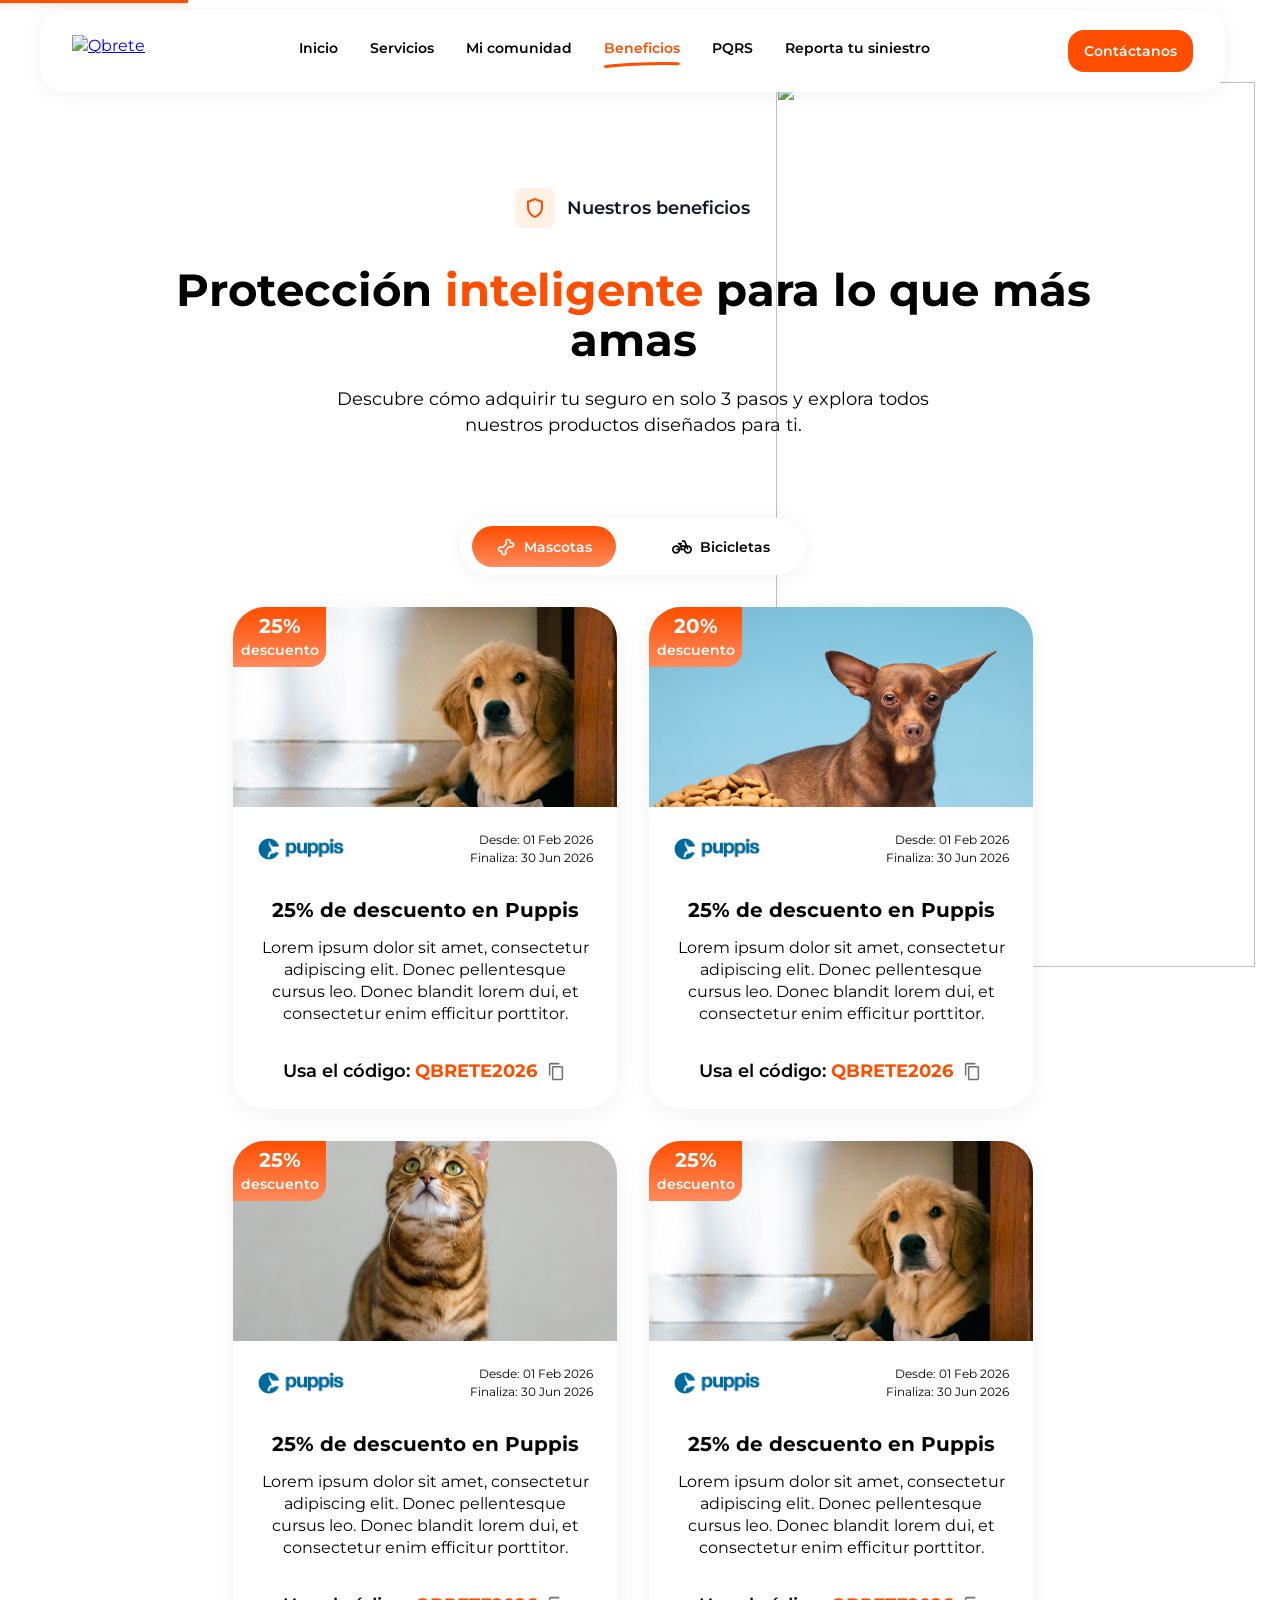
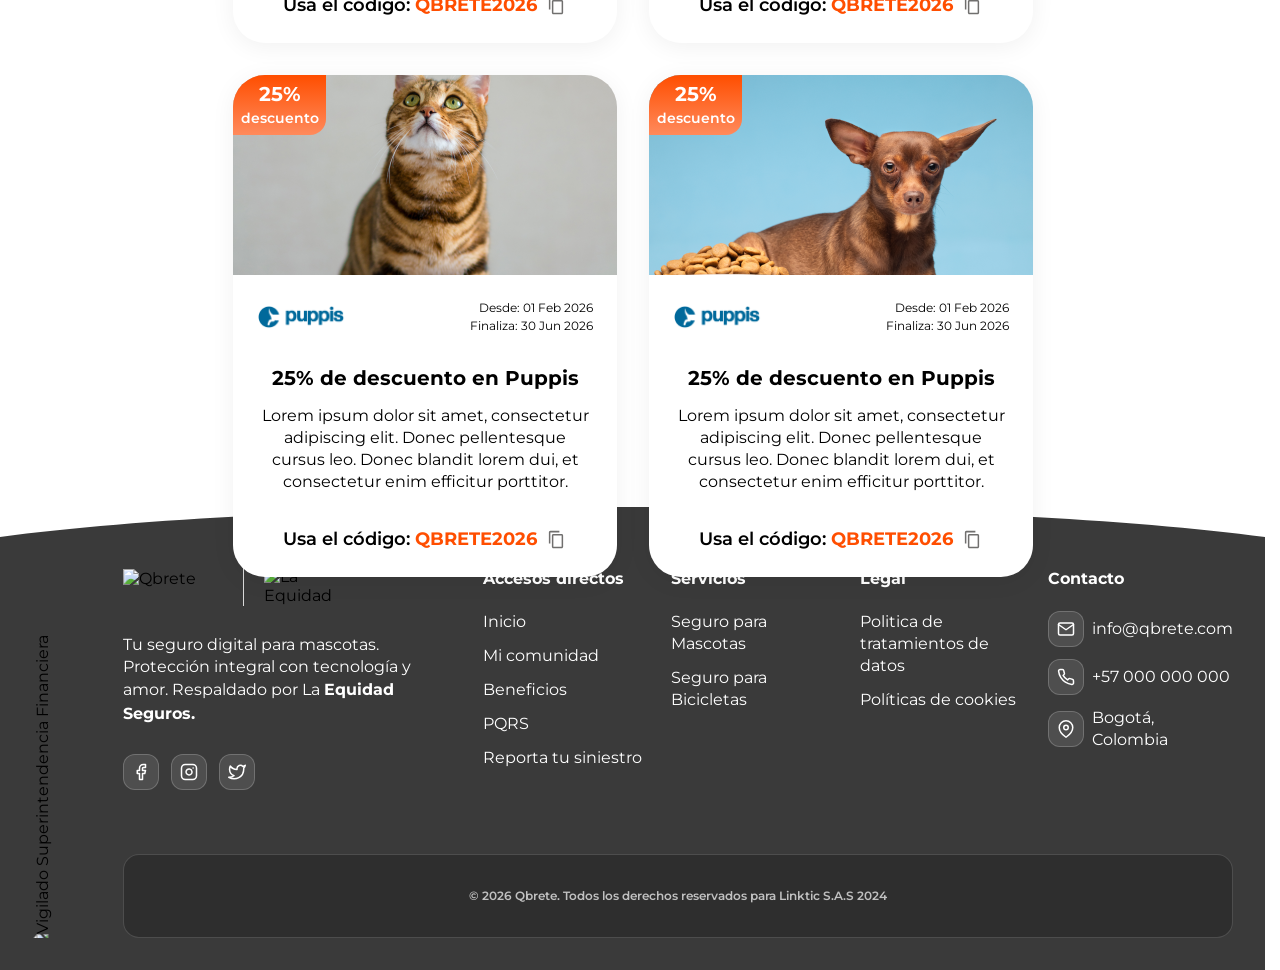
==== commit 63486141: "refactor(svg): replace hardcoded brand hex with currentColor + CSS Convert inline SVG stroke/fill at" ====
--- a/beneficios.html
+++ b/beneficios.html
@@ -29,7 +29,7 @@
             <svg viewBox="0 0 24 24" fill="none" xmlns="http://www.w3.org/2000/svg">
               <path
                 d="M12 2L4 5V11.09C4 16.14 7.41 20.85 12 22C16.59 20.85 20 16.14 20 11.09V5L12 2ZM18 11.09C18 15.09 15.45 18.79 12 19.92C8.55 18.79 6 15.1 6 11.09V6.39L12 4.14L18 6.39V11.09Z"
-                fill="#FF4E00" />
+                fill="currentColor" />
             </svg>
           </div>
           <span>Nuestros beneficios</span>
--- a/assets/css/main.css
+++ b/assets/css/main.css
@@ -18,6 +18,7 @@
 @import "components/_card-product.css";
 
 /* ---- Layout (páginas) ---- */
+@import "layout/_shared.css";
 @import "layout/_page-home.css";
 @import "layout/_page-servicios.css";
 @import "layout/_page-comunidad.css";
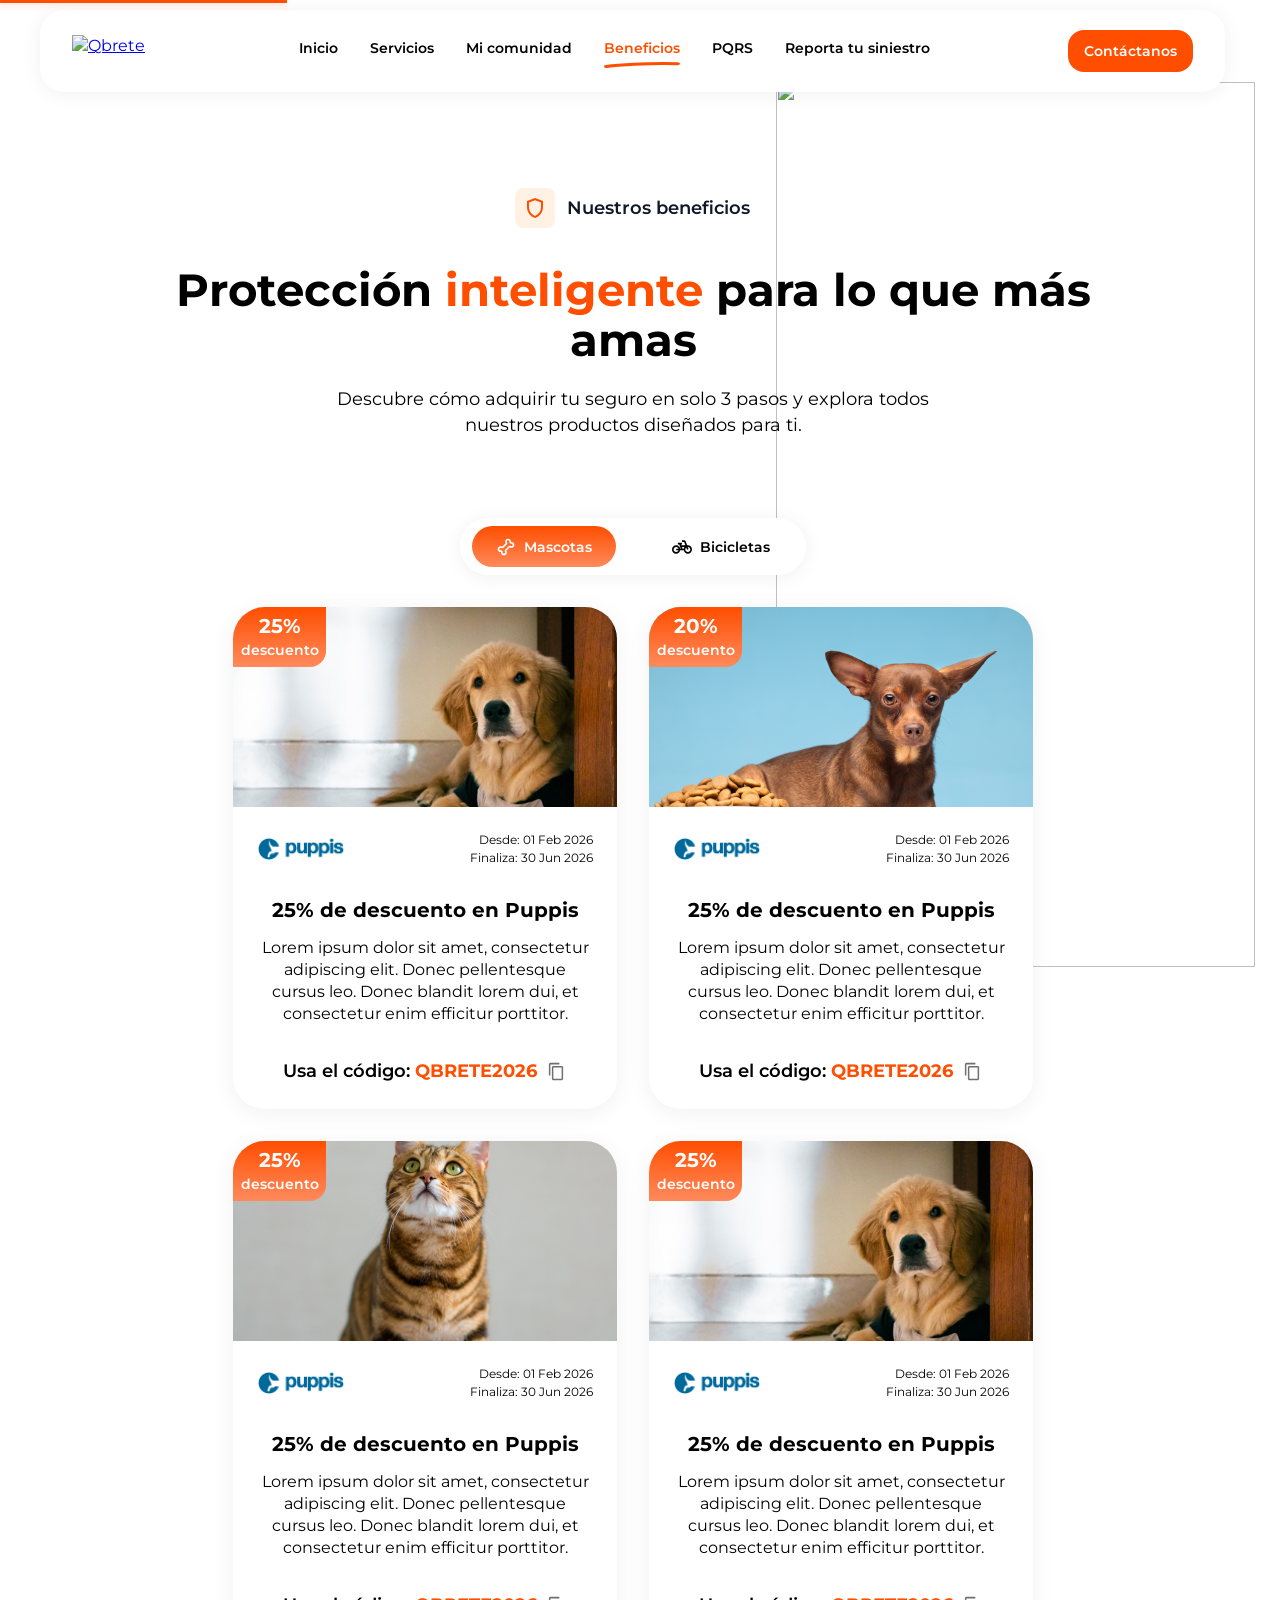
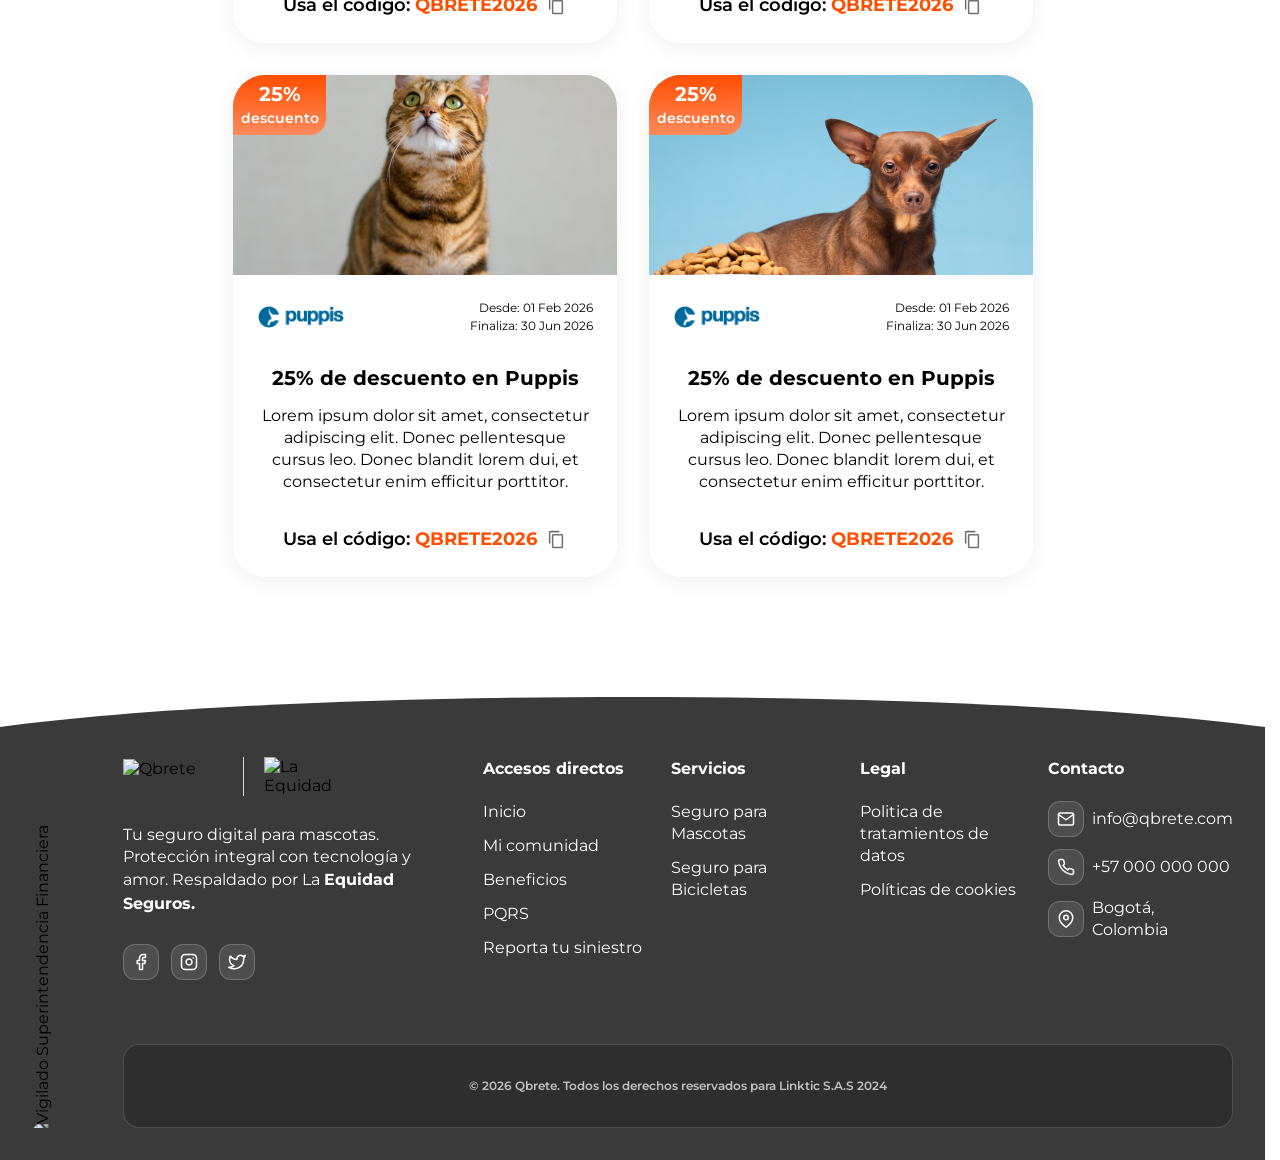
==== commit f828f7fa: "fix(css): scope layout rules to per-page body classes Root cause: main.css imports every _page-*.css" ====
--- a/beneficios.html
+++ b/beneficios.html
@@ -13,7 +13,7 @@
   <link rel="stylesheet" href="assets/css/main.css" />
 </head>
 
-<body>
+<body class="page-beneficios">
   <!-- HEADER (global component) -->
   <div id="header-root"></div>
   <script src="assets/js/header.js"></script>
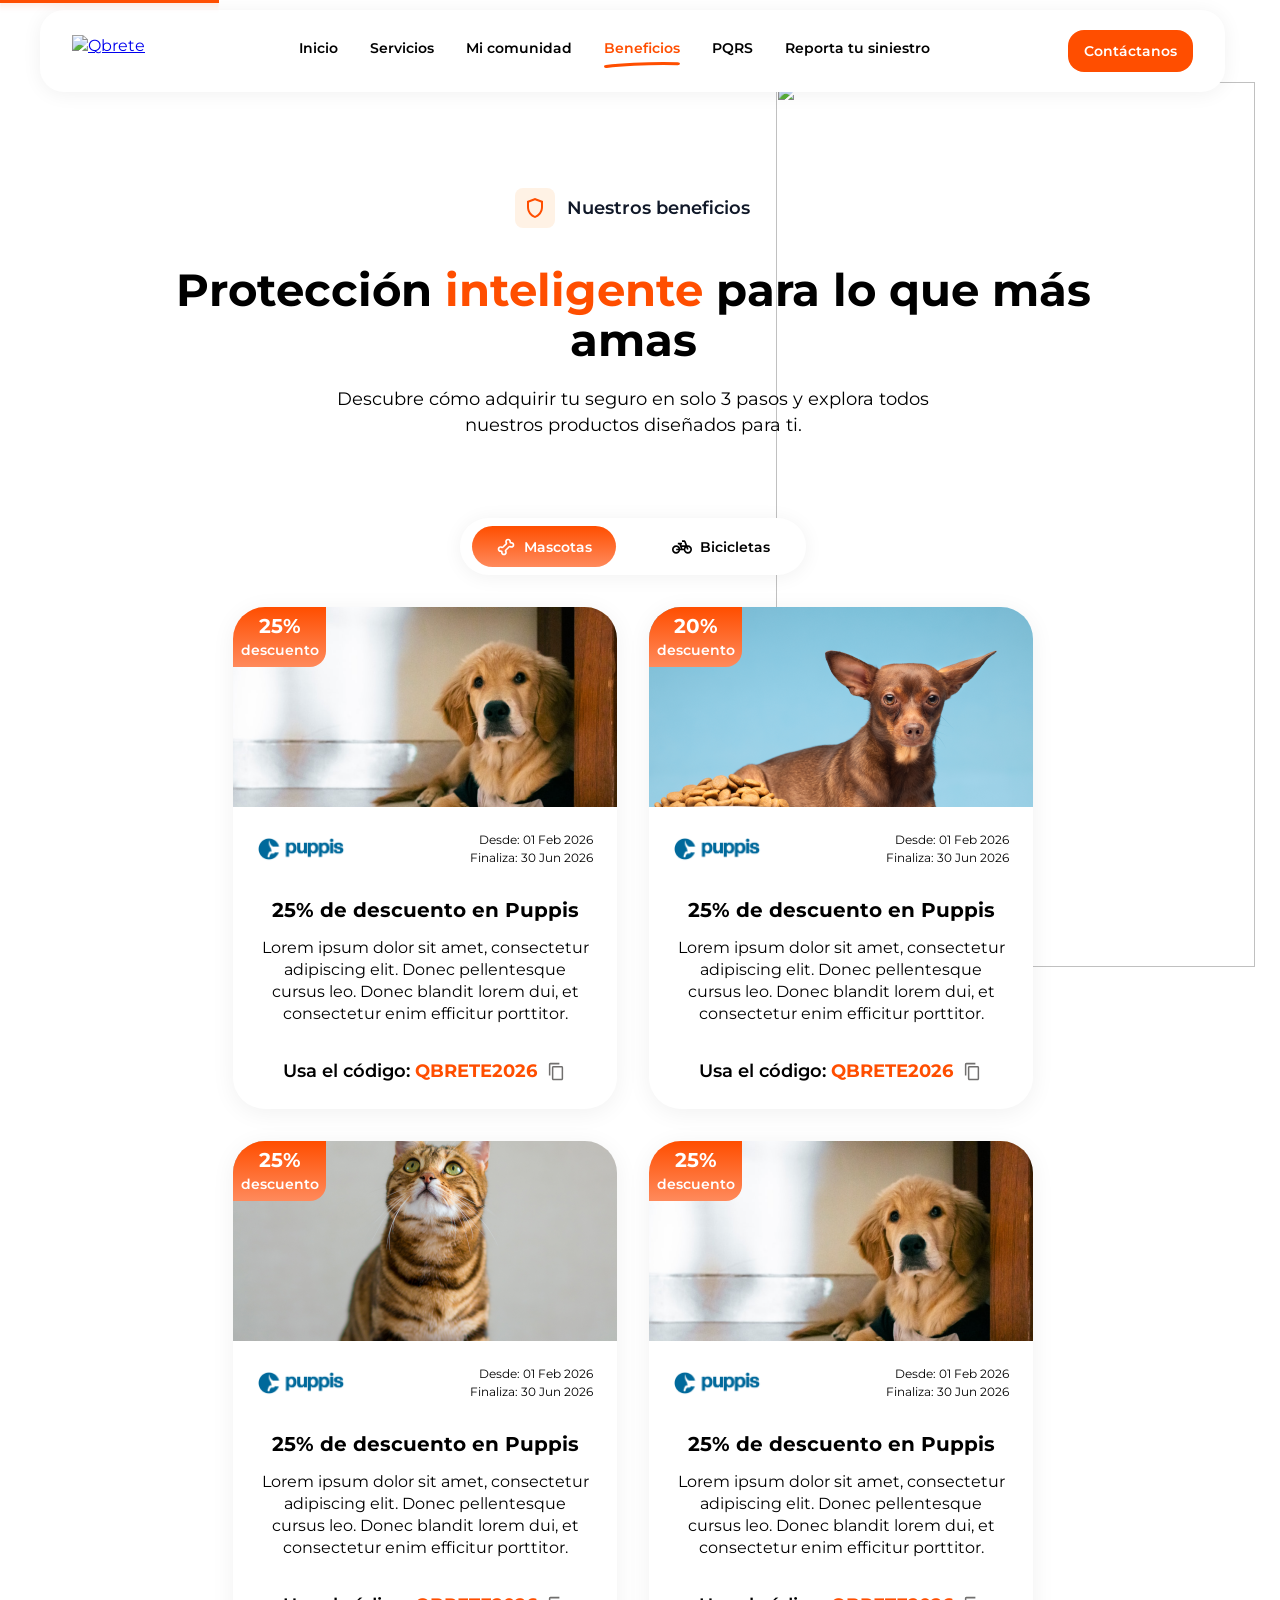
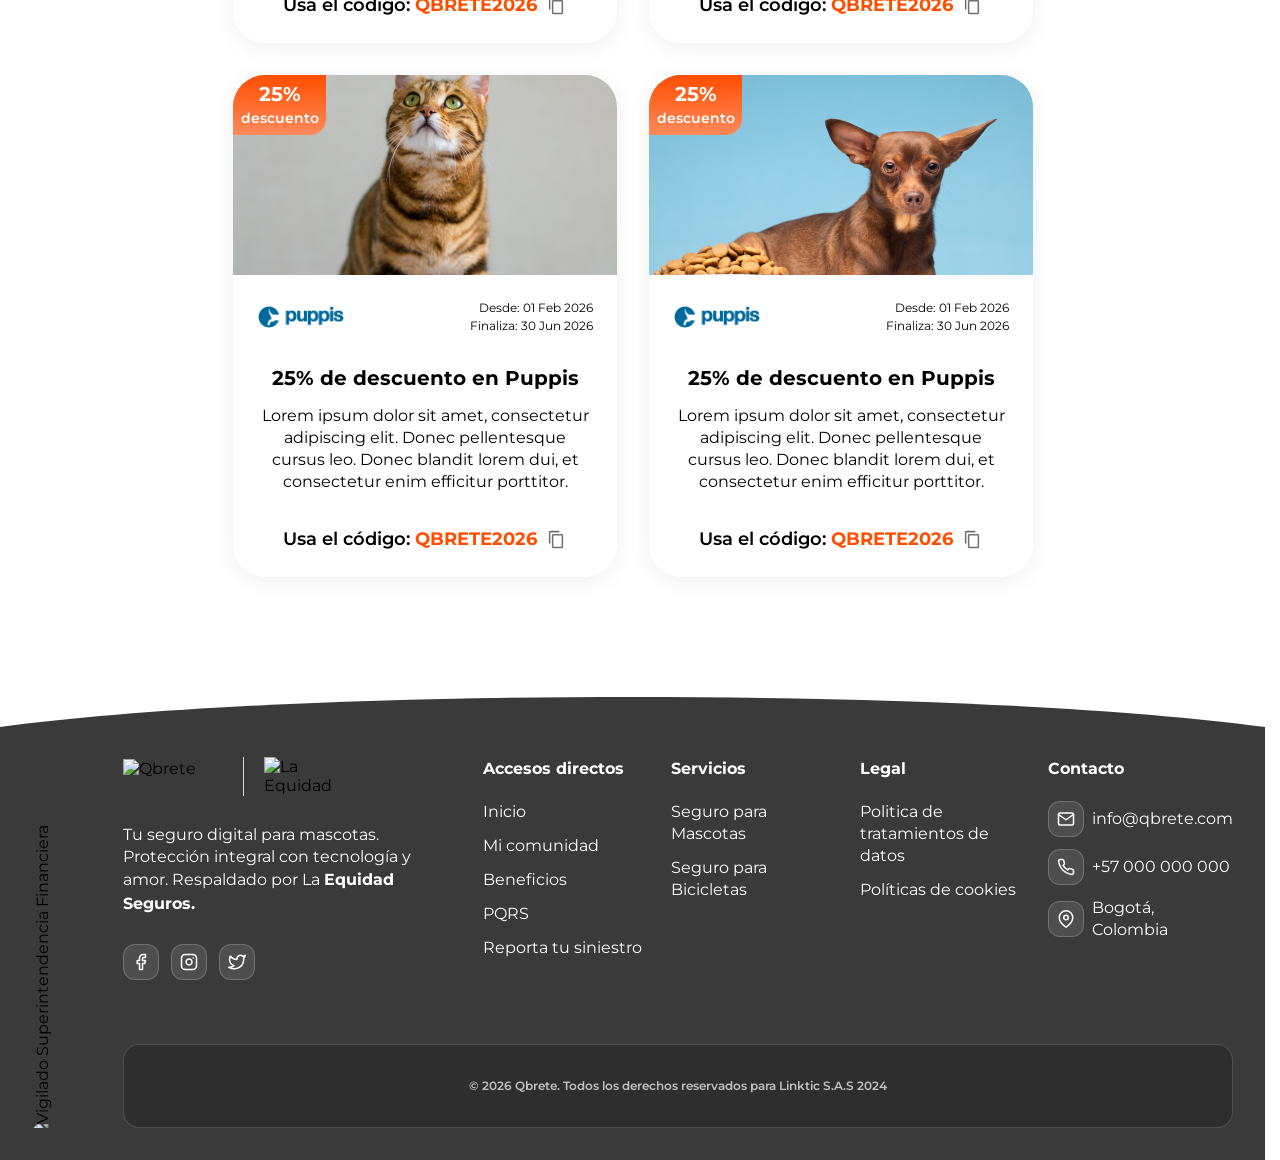
==== commit cc1e8d17: "fix codigo limpieza y organizacion de codigo" ====
--- a/beneficios.html
+++ b/beneficios.html
@@ -5,6 +5,12 @@
   <meta charset="UTF-8" />
   <meta name="viewport" content="width=device-width, initial-scale=1.0" />
   <title>Beneficios - Qbrete</title>
+  <link rel="icon" type="image/svg+xml" href="assets/favicon/favicon.svg" />
+  <link rel="icon" type="image/png" sizes="32x32" href="assets/favicon/favicon-32x32.png" />
+  <link rel="icon" type="image/png" sizes="16x16" href="assets/favicon/favicon-16x16.png" />
+  <link rel="apple-touch-icon" sizes="180x180" href="assets/favicon/apple-touch-icon.png" />
+  <link rel="manifest" href="assets/favicon/site.webmanifest" />
+  <link rel="shortcut icon" href="favicon.ico" />
   <link rel="preconnect" href="https://fonts.googleapis.com" />
   <link rel="preconnect" href="https://fonts.gstatic.com" crossorigin />
   <link
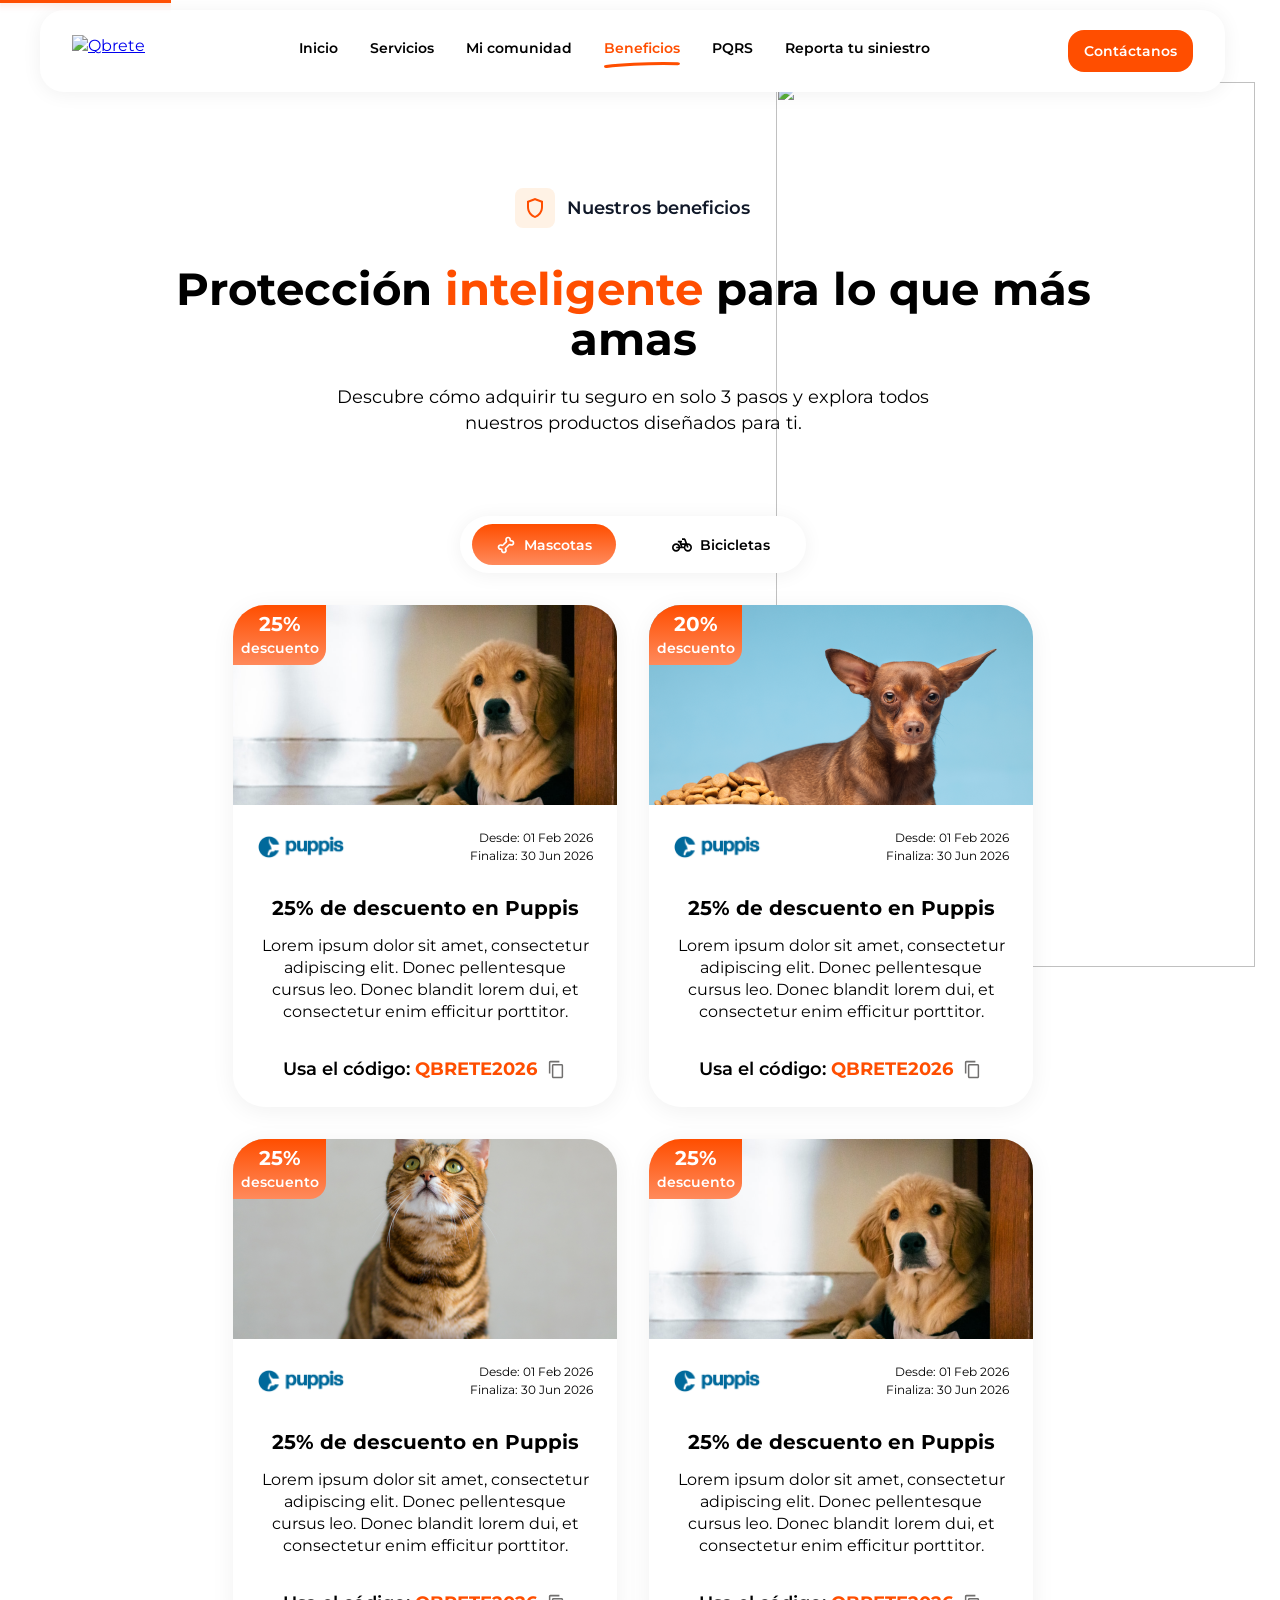
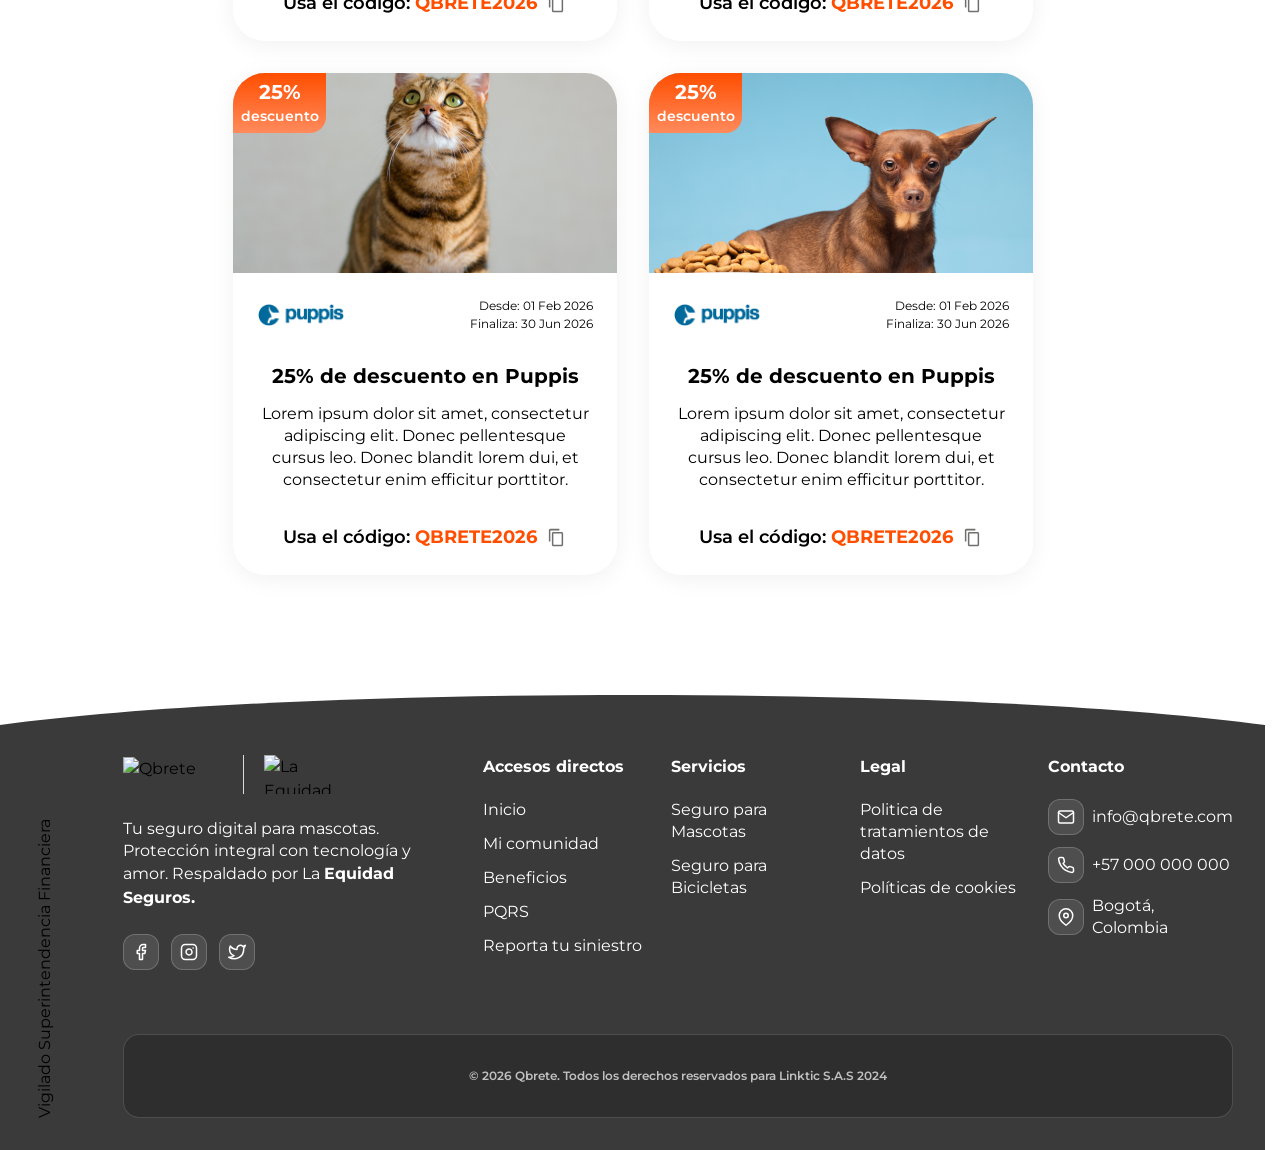
==== commit cb54bf05: "responsive ajuste version responsive web site" ====
--- a/beneficios.html
+++ b/beneficios.html
@@ -3,7 +3,7 @@
 
 <head>
   <meta charset="UTF-8" />
-  <meta name="viewport" content="width=device-width, initial-scale=1.0" />
+  <meta name="viewport" content="width=device-width, initial-scale=1, viewport-fit=cover" />
   <title>Beneficios - Qbrete</title>
   <link rel="icon" type="image/svg+xml" href="assets/favicon/favicon.svg" />
   <link rel="icon" type="image/png" sizes="32x32" href="assets/favicon/favicon-32x32.png" />
@@ -396,6 +396,7 @@
     CopyCode.init('.benefit-card__share', '.benefit-card__footer', '.benefit-card__code-value');
   </script>
   <script src="assets/js/main.js"></script>
+  <script src="assets/js/mobile.js" defer></script>
 </body>
 
 </html>
--- a/assets/css/main.css
+++ b/assets/css/main.css
@@ -27,3 +27,8 @@
 @import "layout/_page-noticias.css";
 @import "layout/_page-faq.css";
 @import "layout/_page-politica.css";
+
+/* ---- Mobile overlay (≤1023px) ----
+   Capa aislada, cargada al final para ganar por source order.
+   No toca desktop (≥1024). Ver _mobile-overlay.css. */
+@import "_mobile-overlay.css";
